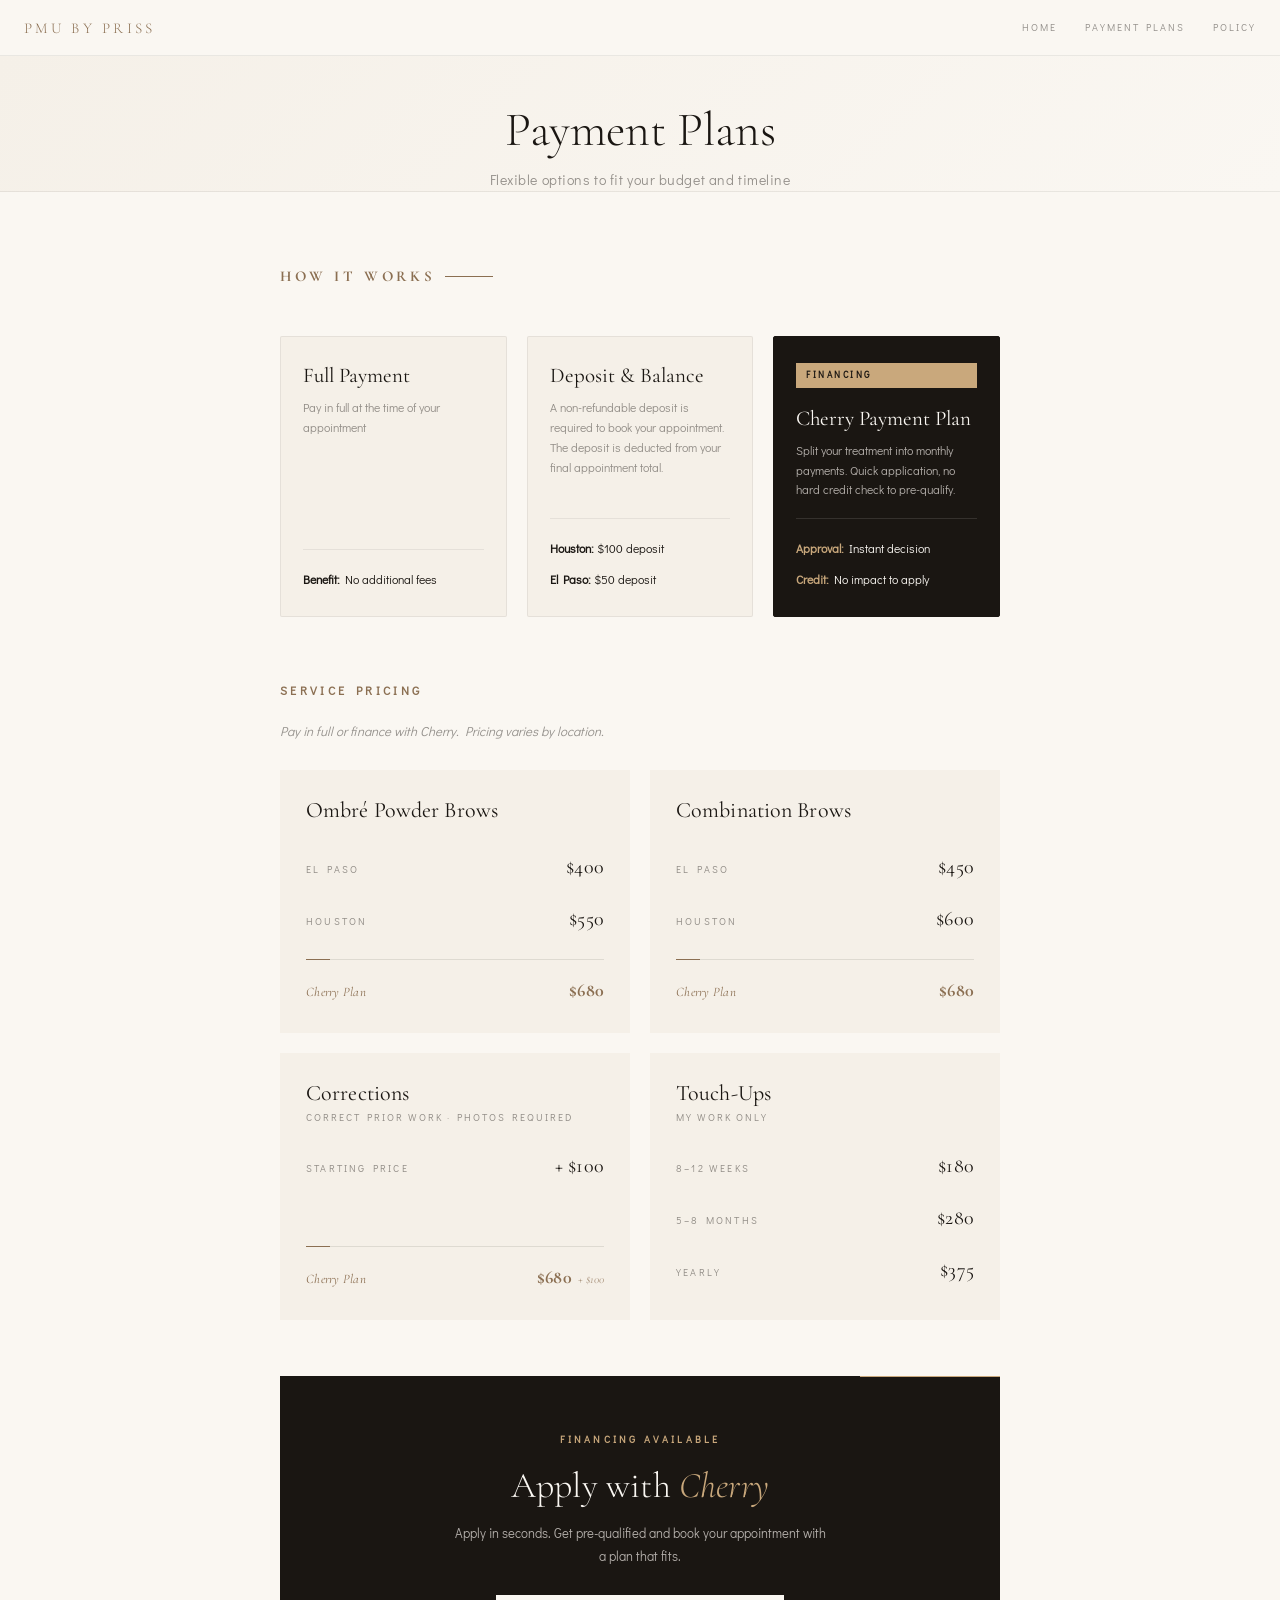
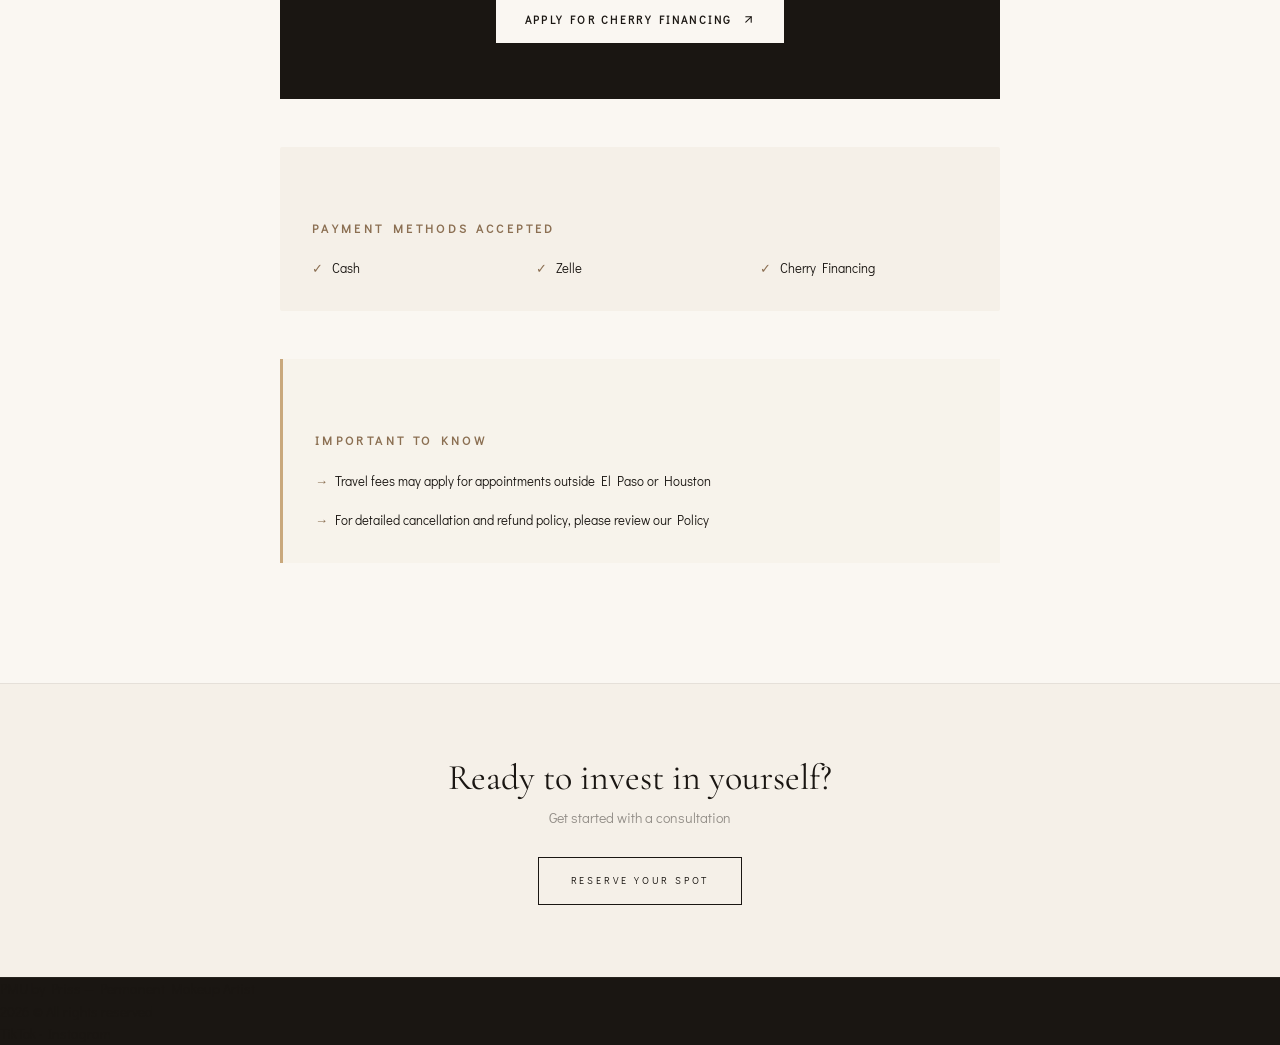
==== payment-plans.html @ 1a43686d "fix: remove Venmo from accepted payment methods" ====
<!DOCTYPE html>
<html lang="en">
<head>
  <meta charset="UTF-8">
  <meta name="viewport" content="width=device-width, initial-scale=1.0">
  <title>Payment Plans — PMU by Priss</title>
  <link rel="icon" href="data:image/svg+xml,<svg xmlns='http://www.w3.org/2000/svg' viewBox='0 0 100 100'><text y='.9em' font-size='90'>✦</text></svg>">

  <!-- Fonts -->
  <link rel="preconnect" href="https://fonts.googleapis.com">
  <link rel="preconnect" href="https://fonts.gstatic.com" crossorigin>
  <link href="https://fonts.googleapis.com/css2?family=Cormorant+Garamond:ital,wght@0,300;0,400;1,300;1,400&family=Didact+Gothic&display=swap" rel="stylesheet">

  <link rel="stylesheet" href="style.css">
</head>
<body>

  <!-- NAV -->
  <nav id="nav" aria-label="Primary navigation">
    <a href="/" class="nav-logo">PMU by Priss</a>
    <button id="hamburgerBtn" class="hamburger" aria-label="Menu" aria-expanded="false" aria-controls="navMenu">
      <span class="hamburger-line"></span>
      <span class="hamburger-line"></span>
      <span class="hamburger-line"></span>
    </button>
    <div id="navMenu" class="nav-menu" aria-hidden="true">
      <a href="/">Home</a>
      <a href="payment-plans.html">Payment Plans</a>
      <a href="policy.html">Policy</a>
    </div>
  </nav>

  <!-- HERO -->
  <section id="page-hero" aria-label="Page header">
    <div class="page-hero-content">
      <h1 class="page-title">Payment Plans</h1>
      <p class="page-subtitle">Flexible options to fit your budget and timeline</p>
    </div>
  </section>

  <!-- PAYMENT PLANS CONTENT -->
  <section class="section payment-plans-section" aria-label="Payment Plans">
    <div class="section-inner">
      <p class="section-label reveal">How It Works</p>

      <div class="plans-container">
        <!-- Full Payment -->
        <div class="plan-card reveal">
          <h3 class="plan-title">Full Payment</h3>
          <p class="plan-description">Pay in full at the time of your appointment</p>
          <div class="plan-details">
            <p class="plan-benefit"><strong>Benefit:</strong> No additional fees</p>
          </div>
        </div>

        <!-- Deposit & Balance -->
        <div class="plan-card reveal">
          <h3 class="plan-title">Deposit & Balance</h3>
          <p class="plan-description">A non-refundable deposit is required to book your appointment. The deposit is deducted from your final appointment total.</p>
          <div class="plan-details">
            <p class="plan-benefit"><strong>Houston:</strong> $100 deposit</p>
            <p class="plan-benefit"><strong>El Paso:</strong> $50 deposit</p>
          </div>
        </div>

        <!-- Cherry Financing -->
        <div class="plan-card plan-card--cherry reveal">
          <span class="plan-badge">Financing</span>
          <h3 class="plan-title">Cherry Payment Plan</h3>
          <p class="plan-description">Split your treatment into monthly payments. Quick application, no hard credit check to pre-qualify.</p>
          <div class="plan-details">
            <p class="plan-benefit"><strong>Approval:</strong> Instant decision</p>
            <p class="plan-benefit"><strong>Credit:</strong> No impact to apply</p>
          </div>
        </div>
      </div>

      <!-- Service Pricing -->
      <div class="pricing-summary reveal">
        <h3 class="subsection-label">Service Pricing</h3>
        <p class="pricing-note">Pay in full or finance with Cherry. Pricing varies by location.</p>

        <div class="pricing-grid">
          <article class="pricing-card">
            <h4 class="pricing-card-title">Ombré Powder Brows</h4>
            <div class="pricing-card-prices">
              <div class="price-row">
                <span class="price-loc">El Paso</span>
                <span class="price-val">$400</span>
              </div>
              <div class="price-row">
                <span class="price-loc">Houston</span>
                <span class="price-val">$550</span>
              </div>
            </div>
            <div class="cherry-plan-row">
              <span class="cherry-plan-label">Cherry Plan</span>
              <span class="cherry-plan-value">$680</span>
            </div>
          </article>

          <article class="pricing-card">
            <h4 class="pricing-card-title">Combination Brows</h4>
            <div class="pricing-card-prices">
              <div class="price-row">
                <span class="price-loc">El Paso</span>
                <span class="price-val">$450</span>
              </div>
              <div class="price-row">
                <span class="price-loc">Houston</span>
                <span class="price-val">$600</span>
              </div>
            </div>
            <div class="cherry-plan-row">
              <span class="cherry-plan-label">Cherry Plan</span>
              <span class="cherry-plan-value">$680</span>
            </div>
          </article>

          <article class="pricing-card">
            <h4 class="pricing-card-title">Corrections</h4>
            <p class="pricing-card-sub">Correct prior work · photos required</p>
            <div class="pricing-card-prices">
              <div class="price-row">
                <span class="price-loc">Starting price</span>
                <span class="price-val">+ $100</span>
              </div>
            </div>
            <div class="cherry-plan-row">
              <span class="cherry-plan-label">Cherry Plan</span>
              <span class="cherry-plan-value">$680 <span class="cherry-plus">+ $100</span></span>
            </div>
          </article>

          <article class="pricing-card">
            <h4 class="pricing-card-title">Touch-Ups</h4>
            <p class="pricing-card-sub">My work only</p>
            <div class="pricing-card-prices">
              <div class="price-row">
                <span class="price-loc">8–12 weeks</span>
                <span class="price-val">$180</span>
              </div>
              <div class="price-row">
                <span class="price-loc">5–8 months</span>
                <span class="price-val">$280</span>
              </div>
              <div class="price-row">
                <span class="price-loc">Yearly</span>
                <span class="price-val">$375</span>
              </div>
            </div>
          </article>
        </div>
      </div>

      <!-- Cherry CTA -->
      <div class="cherry-cta reveal">
        <div class="cherry-cta-inner">
          <p class="cherry-cta-eyebrow">Financing Available</p>
          <h3 class="cherry-cta-title">Apply with <em>Cherry</em></h3>
          <p class="cherry-cta-body">Apply in seconds. Get pre-qualified and book your appointment with a plan that fits.</p>
          <a href="https://pay.withcherry.com/pmubypriss-" target="_blank" rel="noopener noreferrer" class="btn btn--filled cherry-cta-btn">
            Apply for Cherry Financing
            <svg xmlns="http://www.w3.org/2000/svg" viewBox="0 0 24 24" fill="none" stroke="currentColor" stroke-width="2" stroke-linecap="round" stroke-linejoin="round" width="13" height="13" aria-hidden="true"><line x1="7" y1="17" x2="17" y2="7"/><polyline points="7 7 17 7 17 17"/></svg>
          </a>
        </div>
      </div>

      <!-- Payment Methods -->
      <div class="payment-methods reveal">
        <h3 class="subsection-label">Payment Methods Accepted</h3>
        <ul class="payment-list">
          <li>Cash</li>
          <li>Zelle</li>
          <li>Cherry Financing</li>
        </ul>
      </div>

      <!-- Important Notes -->
      <div class="important-notes reveal">
        <h3 class="subsection-label">Important to Know</h3>
        <ul class="notes-list">
          <li>Travel fees may apply for appointments outside El Paso or Houston</li>
          <li>For detailed cancellation and refund policy, please review our <a href="policy.html">Policy</a></li>
        </ul>
      </div>
    </div>
  </section>

  <!-- CTA SECTION -->
  <section class="section booking-cta-section" aria-label="Booking call to action">
    <div class="section-inner booking-cta-inner">
      <h2 class="booking-title reveal">Ready to invest in yourself?</h2>
      <p class="booking-subtitle reveal">Get started with a consultation</p>
      <a href="/#book" class="btn btn--outline reveal">Reserve Your Spot</a>
    </div>
  </section>

  <!-- FOOTER -->
  <footer class="footer" aria-label="Footer">
    <div class="footer-inner">
      <p class="footer-text">PMU by Priss — Permanent Makeup Artist</p>
      <p class="footer-text"><span class="footer-year">2026</span> © All rights reserved</p>
      <p class="footer-social">
        <a href="https://www.tiktok.com/@pmubypriss" target="_blank" rel="noopener noreferrer">TikTok</a>
        <span class="divider">·</span>
        <a href="https://www.instagram.com/pmubypriss" target="_blank" rel="noopener noreferrer">Instagram</a>
      </p>
    </div>
  </footer>

  <script src="main.js"></script>
</body>
</html>
---- style.css ----
/* PMU by Priss — styles */

/* ─────────────────────────────────────────
   DESIGN TOKENS
───────────────────────────────────────── */
:root {
  --cream: #faf7f2;
  --cream-deep: #f5f0e8;
  --ink: #1a1612;
  --terracotta: #8b6f52;
  --gold: #c9a87c;
  --muted: rgba(26, 22, 18, 0.45);
  --muted-light: rgba(245, 240, 235, 0.55);

  --font-display: 'Cormorant Garamond', serif;
  --font-body: 'Didact Gothic', sans-serif;

  --section-padding: 72px 24px;
  --max-width: 720px;
  --nav-height: 56px;
}

/* ─────────────────────────────────────────
   RESET
───────────────────────────────────────── */
*, *::before, *::after {
  margin: 0;
  padding: 0;
  box-sizing: border-box;
}

html {
  scroll-behavior: smooth;
  -webkit-font-smoothing: antialiased;
  -moz-osx-font-smoothing: grayscale;
  overflow-x: hidden;
}

body {
  background: var(--cream);
  color: var(--ink);
  font-family: var(--font-body);
  font-size: 14px;
  line-height: 1.6;
  overflow-x: hidden;
  width: 100%;
  max-width: 100vw;
  padding-top: var(--nav-height);
}

img {
  display: block;
  max-width: 100%;
}

a {
  color: inherit;
  text-decoration: none;
}

ul {
  list-style: none;
}

/* ─────────────────────────────────────────
   TYPOGRAPHY UTILITIES
───────────────────────────────────────── */
.section-label {
  font-family: var(--font-display);
  font-size: 15px;
  letter-spacing: 0.24em;
  text-transform: uppercase;
  color: var(--terracotta);
  font-weight: 700;
  margin-bottom: 20px;
  display: flex;
  align-items: center;
  gap: 10px;
}

.section-label::after {
  content: '';
  width: 48px;
  height: 1px;
  background: var(--terracotta);
  flex-shrink: 0;
}

.section-label--light {
  color: var(--gold);
}

.section-label--light::after {
  display: none;
}

.subsection-label {
  font-family: var(--font-body);
  font-size: 12px;
  letter-spacing: 0.28em;
  text-transform: uppercase;
  color: var(--terracotta);
  margin: 40px 0 20px;
}

/* ─────────────────────────────────────────
   LAYOUT UTILITIES
───────────────────────────────────────── */
.section {
  padding: var(--section-padding);
}

.section-inner {
  max-width: var(--max-width);
  margin: 0 auto;
}

/* ─────────────────────────────────────────
   NAV
───────────────────────────────────────── */
#nav {
  position: fixed;
  top: 0;
  left: 0;
  right: 0;
  z-index: 100;
  height: var(--nav-height);
  background: var(--cream);
  border-bottom: 1px solid rgba(26, 22, 18, 0.07);
  display: flex;
  align-items: center;
  justify-content: space-between;
  padding: 0 24px;
  transition: box-shadow 200ms ease;
  box-sizing: border-box;
}

#nav.scrolled {
  box-shadow: 0 2px 16px rgba(26, 22, 18, 0.08);
}

.nav-logo {
  font-family: var(--font-display);
  font-weight: 300;
  font-size: 15px;
  letter-spacing: 0.22em;
  text-transform: uppercase;
  color: var(--terracotta);
}

.nav-links {
  display: flex;
  align-items: center;
  gap: 28px;
}

.nav-links a {
  font-size: 10px;
  letter-spacing: 0.2em;
  text-transform: uppercase;
  color: var(--muted);
  transition: color 200ms ease;
}

@media (hover: hover) {
  .nav-links a:hover {
    color: var(--ink);
  }
}

/* On mobile: hide text links, show only the Book button */
.nav-links a:not(.nav-book-btn) {
  display: none;
}

.nav-book-btn {
  display: inline-flex;
  align-items: center;
  justify-content: center;
  min-height: 36px;
  padding: 0 18px;
  border: 1px solid var(--ink);
  font-size: 10px;
  letter-spacing: 0.2em;
  text-transform: uppercase;
  color: var(--ink) !important;
  transition: background 200ms ease, color 200ms ease;
}

@media (hover: hover) {
  .nav-book-btn:hover {
    background: var(--ink);
    color: var(--cream) !important;
  }
}

/* Desktop: show all nav links */
@media (min-width: 640px) {
  .nav-links a:not(.nav-book-btn) {
    display: block;
  }
}

/* ─────────────────────────────────────────
   HAMBURGER MENU
───────────────────────────────────────── */
.hamburger {
  display: flex;
  flex-direction: column;
  justify-content: center;
  align-items: center;
  width: 44px;
  height: 44px;
  background: transparent;
  border: none;
  cursor: pointer;
  padding: 0;
}

.hamburger-line {
  display: block;
  width: 20px;
  height: 2px;
  background: var(--ink);
  margin: 3px 0;
  transition: transform 300ms ease, opacity 300ms ease, background 200ms ease;
  transform-origin: center;
}

.hamburger.is-open .hamburger-line:nth-child(1) {
  transform: translateY(8px) rotate(45deg);
}

.hamburger.is-open .hamburger-line:nth-child(2) {
  opacity: 0;
}

.hamburger.is-open .hamburger-line:nth-child(3) {
  transform: translateY(-8px) rotate(-45deg);
}

@media (hover: hover) {
  .hamburger:hover .hamburger-line {
    background: var(--terracotta);
  }
}

.nav-menu {
  position: absolute;
  top: 100%;
  left: 0;
  right: 0;
  background: var(--cream);
  border-bottom: 1px solid rgba(26, 22, 18, 0.07);
  display: flex;
  flex-direction: column;
  max-height: 0;
  overflow: hidden;
  transition: max-height 300ms ease;
  z-index: 50;
}

.nav-menu.is-open {
  max-height: 300px;
}

.nav-menu a {
  padding: 16px 24px;
  font-size: 10px;
  letter-spacing: 0.2em;
  text-transform: uppercase;
  color: var(--muted);
  border-bottom: 1px solid rgba(26, 22, 18, 0.04);
  transition: background 200ms ease, color 200ms ease;
}

.nav-menu a:last-child {
  border-bottom: none;
}

@media (hover: hover) {
  .nav-menu a:hover {
    background: rgba(26, 22, 18, 0.03);
    color: var(--ink);
  }
}

/* Hide hamburger on desktop */
@media (min-width: 640px) {
  .hamburger {
    display: none;
  }

  .nav-menu {
    position: static;
    max-height: none;
    background: transparent;
    border: none;
    flex-direction: row;
    gap: 28px;
    padding: 0;
  }

  .nav-menu a {
    padding: 0;
    border: none;
    display: block;
  }

  @media (hover: hover) {
    .nav-menu a:hover {
      background: transparent;
    }
  }
}

/* ─────────────────────────────────────────
   HERO
───────────────────────────────────────── */
#hero {
  position: relative;
  height: 100svh;
  min-height: 600px;
  background-image: url('assets/images/hero.jpg');
  background-size: cover;
  background-position: center 20%;
  display: flex;
  align-items: flex-end;
  border-bottom: 1px solid rgba(26, 22, 18, 0.07);
}

.hero-overlay {
  position: absolute;
  inset: 0;
  background: linear-gradient(
    to bottom,
    rgba(250, 247, 242, 0) 25%,
    rgba(250, 247, 242, 0.92) 100%
  );
  pointer-events: none;
}

.hero-content {
  position: relative;
  z-index: 1;
  padding: 0 24px 52px;
  width: 100%;
  max-width: 600px;
}

.hero-eyebrow {
  font-size: 11px;
  letter-spacing: 0.3em;
  text-transform: uppercase;
  color: var(--terracotta);
  margin-bottom: 14px;
  opacity: 0;
}

.hero-headline {
  font-family: var(--font-display);
  font-weight: 500;
  font-size: clamp(38px, 8vw, 56px);
  line-height: 1.1;
  color: var(--ink);
  margin-bottom: 14px;
  display: flex;
  flex-direction: column;
  text-align: center;
  position: relative;
  z-index: 1;
}

.hero-headline::before {
  content: '';
  position: absolute;
  inset: -8px -40px;
  background: radial-gradient(circle at center, rgba(139, 111, 82, 0.18) 0%, transparent 70%);
  border-radius: 50%;
  z-index: -1;
}

.hero-headline span {
  display: block;
  opacity: 0;
  transform: translateY(20px) scale(0.93);
}

.hero-headline em {
  font-style: italic;
  color: var(--terracotta);
}

.hero-sub {
  font-size: 13px;
  letter-spacing: 0.04em;
  color: var(--muted);
  margin-bottom: 28px;
  max-width: 380px;
  line-height: 1.7;
  opacity: 0;
}

/* ─────────────────────────────────────────
   BUTTON SYSTEM
───────────────────────────────────────── */
.btn {
  display: inline-flex;
  align-items: center;
  justify-content: center;
  min-height: 48px;
  padding: 0 32px;
  font-family: var(--font-body);
  font-size: 10px;
  letter-spacing: 0.28em;
  text-transform: uppercase;
  cursor: pointer;
  position: relative;
  overflow: hidden;
  transition: color 250ms ease;
}

/* Hero CTA starts hidden — animated in by main.js */
#hero .btn {
  opacity: 0;
  transform: scale(0.97);
}

/* Full-width on mobile */
@media (max-width: 639px) {
  .btn {
    width: 100%;
  }
}

.btn--outline {
  border: 1px solid var(--ink);
  color: var(--ink);
  background: transparent;
}

.btn--outline::before {
  content: '';
  position: absolute;
  inset: 0;
  background: var(--ink);
  transform: scaleX(0);
  transform-origin: left;
  transition: transform 250ms ease-out;
  z-index: 0;
}

@media (hover: hover) {
  .btn--outline:hover {
    color: var(--cream);
  }
  .btn--outline:hover::before {
    transform: scaleX(1);
  }
}

.btn--filled {
  background: var(--terracotta);
  color: var(--cream);
  border: 1px solid var(--terracotta);
}

.btn--filled::before {
  content: '';
  position: absolute;
  inset: 0;
  background: rgba(26, 22, 18, 0.85);
  transform: scaleX(0);
  transform-origin: left;
  transition: transform 250ms ease-out;
  z-index: 0;
}

@media (hover: hover) {
  .btn--filled:hover {
    color: var(--cream);
  }
  .btn--filled:hover::before {
    transform: scaleX(1);
  }
}

/* ─────────────────────────────────────────
   LOCATION BAR
───────────────────────────────────────── */
/* ─────────────────────────────────────────
   ABOUT
───────────────────────────────────────── */
.about {
  background: var(--cream);
}

.about-inner {
  max-width: var(--max-width);
  margin: 0 auto;
  display: flex;
  flex-direction: column;
  gap: 32px;
}

.about-photo {
  width: 100%;
  max-width: 280px;
  height: 360px;
  object-fit: cover;
  object-position: center top;
  align-self: center;
}

.about-name {
  font-family: var(--font-display);
  font-weight: 300;
  font-size: 40px;
  line-height: 1.1;
  color: var(--ink);
  margin-bottom: 6px;
}

.about-name em {
  font-style: italic;
  color: var(--terracotta);
}

.about-credentials {
  font-size: 9px;
  letter-spacing: 0.2em;
  text-transform: uppercase;
  color: var(--muted);
  margin-bottom: 20px;
  opacity: 0.7;
}

.about-bio {
  font-size: 14px;
  line-height: 1.85;
  color: var(--muted);
  margin-bottom: 24px;
}

.pull-quote {
  font-family: var(--font-display);
  font-style: italic;
  font-weight: 300;
  font-size: 18px;
  line-height: 1.5;
  color: var(--terracotta);
  border-left: 2px solid var(--gold);
  padding-left: 20px;
  margin-top: 8px;
}

.about-stats {
  display: flex;
  gap: 0;
  margin-top: 28px;
  border-top: 1px solid rgba(26,22,18,0.07);
  padding-top: 24px;
}

.stat {
  flex: 1;
  display: flex;
  flex-direction: column;
  gap: 4px;
  padding-right: 16px;
}

.stat + .stat {
  padding-left: 16px;
  padding-right: 16px;
  border-left: 1px solid rgba(26,22,18,0.07);
}

.stat:last-child {
  padding-right: 0;
}

.stat-number {
  font-family: var(--font-display);
  font-weight: 300;
  font-size: 28px;
  color: var(--terracotta);
  line-height: 1;
}

.stat-label {
  font-size: 9px;
  letter-spacing: 0.2em;
  text-transform: uppercase;
  color: var(--muted);
}

/* Desktop: side-by-side */
@media (min-width: 640px) {
  .about-inner {
    flex-direction: row;
    align-items: flex-start;
    gap: 48px;
  }

  /* Design decision: using 200px (vs spec's 140px) — 140px is too narrow at 720px max-width */
  .about-photo {
    width: 200px;
    min-width: 200px;
    height: 260px;
    align-self: flex-start;
  }
}

/* ─────────────────────────────────────────
   SERVICES
───────────────────────────────────────── */
.services {
  background: var(--cream);
  border-top: 1px solid rgba(26, 22, 18, 0.07);
}

.service-list {
  margin-top: 8px;
}

.service-item {
  display: flex;
  align-items: flex-start;
  justify-content: space-between;
  gap: 16px;
  padding: 20px 0;
  border-bottom: 1px solid rgba(26, 22, 18, 0.07);
}

.service-info {
  flex: 1;
}

.service-pricing {
  text-align: right;
  flex-shrink: 0;
}

.price-location,
.price-tier {
  display: flex;
  align-items: baseline;
  justify-content: flex-end;
  gap: 10px;
  line-height: 1.8;
}

.price-city {
  font-size: 10px;
  letter-spacing: 0.12em;
  text-transform: uppercase;
  color: var(--muted);
}

.price-amount {
  font-family: var(--font-display);
  font-size: 18px;
  font-weight: 300;
  color: var(--terracotta);
  letter-spacing: 0.02em;
}

.price-inquiry {
  font-size: 10px;
  letter-spacing: 0.12em;
  text-transform: uppercase;
  color: var(--muted);
  margin-top: 4px;
}

.service-pricing--tiers {
  border-left: 1px solid rgba(26,22,18,0.07);
  padding-left: 16px;
}

.service-item:first-child {
  border-top: 1px solid rgba(26, 22, 18, 0.07);
}

.service-name {
  font-family: var(--font-display);
  font-weight: 400;
  font-size: 22px;
  color: var(--ink);
  margin-bottom: 3px;
  line-height: 1.2;
}

.service-desc {
  font-size: 12px;
  color: var(--muted);
  letter-spacing: 0.04em;
}

.services-note {
  margin-top: 24px;
  font-family: var(--font-display);
  font-size: 14px;
  color: var(--muted);
  line-height: 1.7;
}

/* ─────────────────────────────────────────
   WORK SECTION
───────────────────────────────────────── */
.work {
  background: var(--cream-deep);
}

/* TikTok grid */
.tiktok-grid {
  display: flex;
  flex-direction: column;
  gap: 16px;
  margin-top: 8px;
  margin-bottom: 12px;
}

.tiktok-card {
  display: block;
  position: relative;
  cursor: pointer;
}

.tiktok-card.is-playing .tiktok-thumb,
.tiktok-card.is-playing .tiktok-caption {
  display: none;
}

.tiktok-card iframe {
  display: block;
  width: 100%;
  height: 560px;
  border: none;
  border-radius: 4px;
}

@media (min-width: 640px) {
  .tiktok-grid {
    flex-direction: row;
    gap: 12px;
  }

  .tiktok-card {
    flex: 1;
  }

  .tiktok-card iframe {
    height: 500px;
  }
}

.tiktok-thumb {
  position: relative;
  width: 100%;
  height: 280px;
  overflow: hidden;
  background: var(--ink);
}

@media (min-width: 640px) {
  .tiktok-thumb {
    height: 240px;
  }
}

.tiktok-thumb img {
  width: 100%;
  height: 100%;
  object-fit: cover;
  opacity: 0.75;
  transition: opacity 300ms ease, transform 300ms ease;
}

@media (hover: hover) {
  .tiktok-card:hover .tiktok-thumb img {
    opacity: 0.6;
    transform: scale(1.03);
  }
  .tiktok-card:hover .play-icon {
    transform: translate(-50%, -50%) scale(1.1);
  }
}

.tiktok-play {
  position: absolute;
  inset: 0;
  display: flex;
  align-items: center;
  justify-content: center;
}

.play-icon {
  width: 44px;
  height: 44px;
  border: 1.5px solid rgba(250, 247, 242, 0.7);
  border-radius: 50%;
  position: absolute;
  top: 50%;
  left: 50%;
  transform: translate(-50%, -50%);
  transition: transform 250ms ease;
}

.play-icon::after {
  content: '';
  position: absolute;
  top: 50%;
  left: 54%;
  transform: translate(-50%, -50%);
  width: 0;
  height: 0;
  border-style: solid;
  border-width: 8px 0 8px 14px;
  border-color: transparent transparent transparent rgba(250, 247, 242, 0.85);
}

.tiktok-caption {
  font-size: 11px;
  letter-spacing: 0.06em;
  color: var(--muted);
  padding: 8px 0 0;
  line-height: 1.4;
}

.view-more-link {
  display: block;
  font-size: 10px;
  letter-spacing: 0.22em;
  text-transform: uppercase;
  color: var(--terracotta);
  margin: 12px 0 0;
  text-align: right;
  transition: opacity 200ms ease;
}

@media (hover: hover) {
  .view-more-link:hover {
    opacity: 0.7;
  }
}

/* ─────────────────────────────────────────
   BEFORE / AFTER GALLERY
───────────────────────────────────────── */
.gallery-grid {
  display: grid;
  grid-template-columns: repeat(3, 1fr);
  gap: 8px;
}

@media (max-width: 639px) {
  .gallery-grid {
    grid-template-columns: repeat(2, 1fr);
    gap: 6px;
  }
}

.gallery-photo {
  aspect-ratio: 4 / 5;
  overflow: hidden;
  background: var(--cream-deep);
  border: none;
  padding: 0;
  margin: 0;
  font-size: inherit;
  font-family: inherit;
  cursor: pointer;
  transition: all 300ms ease;
}

.gallery-photo img {
  width: 100%;
  height: 100%;
  object-fit: cover;
  object-position: center top;
  display: block;
  transition: transform 500ms cubic-bezier(0.22, 1, 0.36, 1);
}

@media (hover: hover) {
  .gallery-photo:hover img {
    transform: scale(1.04);
  }
}

/* Gallery Lightbox Modal */
.gallery-modal {
  position: fixed;
  inset: 0;
  background: rgba(26, 22, 18, 0.92);
  display: flex;
  align-items: center;
  justify-content: center;
  z-index: 1000;
  opacity: 0;
  pointer-events: none;
  transition: opacity 400ms cubic-bezier(0.22, 1, 0.36, 1), backdrop-filter 400ms ease;
  backdrop-filter: blur(0px);
}

.gallery-modal.modal-open {
  opacity: 1;
  pointer-events: auto;
  backdrop-filter: blur(3px);
}

.gallery-modal-content {
  position: relative;
  width: 90%;
  max-width: 600px;
  aspect-ratio: 4 / 5;
  overflow: hidden;
}

.gallery-modal-content img {
  width: 100%;
  height: 100%;
  object-fit: contain;
  object-position: center;
  display: block;
}

.gallery-modal-close {
  position: absolute;
  top: 20px;
  right: 20px;
  background: rgba(250, 247, 242, 0.92);
  border: none;
  color: var(--ink);
  width: 44px;
  height: 44px;
  display: flex;
  align-items: center;
  justify-content: center;
  border-radius: 50%;
  cursor: pointer;
  z-index: 1001;
  transition: background 250ms ease, transform 250ms ease;
}

@media (hover: hover) {
  .gallery-modal-close:hover {
    background: var(--cream);
    transform: scale(1.08);
  }
}

.gallery-modal-nav {
  position: absolute;
  top: 50%;
  transform: translateY(-50%);
  background: rgba(250, 247, 242, 0.12);
  border: 1px solid rgba(201, 168, 124, 0.3);
  color: var(--gold);
  width: 44px;
  height: 44px;
  display: flex;
  align-items: center;
  justify-content: center;
  cursor: pointer;
  z-index: 1001;
  transition: background 250ms ease, border-color 250ms ease;
}

.gallery-modal-prev {
  left: 12px;
}

.gallery-modal-next {
  right: 12px;
}

@media (hover: hover) {
  .gallery-modal-nav:hover {
    background: rgba(201, 168, 124, 0.2);
    border-color: rgba(201, 168, 124, 0.6);
  }
}

.gallery-modal-counter {
  position: absolute;
  bottom: 16px;
  left: 50%;
  transform: translateX(-50%);
  background: rgba(26, 22, 18, 0.82);
  color: var(--cream);
  padding: 6px 12px;
  font-size: 10px;
  letter-spacing: 0.12em;
  text-transform: uppercase;
  border-radius: 20px;
  z-index: 1001;
  backdrop-filter: blur(2px);
}

@media (max-width: 639px) {
  .gallery-modal-content {
    max-width: 95vw;
  }

  .gallery-modal-close {
    top: 12px;
    right: 12px;
    width: 40px;
    height: 40px;
  }

  .gallery-modal-nav {
    width: 40px;
    height: 40px;
  }

  .gallery-modal-prev {
    left: 8px;
  }

  .gallery-modal-next {
    right: 8px;
  }
}

/* ─────────────────────────────────────────
   BOOKING CTA
───────────────────────────────────────── */
.booking {
  background: var(--ink);
  text-align: center;
}

.booking-inner {
  display: flex;
  flex-direction: column;
  align-items: center;
}

.booking-headline {
  font-family: var(--font-display);
  font-weight: 300;
  font-size: clamp(36px, 8vw, 52px);
  line-height: 1.2;
  color: var(--cream);
  margin-bottom: 20px;
}

.booking-headline em {
  font-style: italic;
  color: var(--gold);
}

.booking-body {
  font-size: 14px;
  line-height: 1.8;
  color: var(--muted-light);
  max-width: 420px;
  margin-bottom: 32px;
  letter-spacing: 0.03em;
}

.booking .btn--filled {
  margin-bottom: 0;
}

/* Chevron inside Book Now trigger */
.book-trigger {
  gap: 8px;
}

.book-trigger-label,
.book-trigger-chevron {
  position: relative;
  z-index: 1;
}

.book-trigger-chevron {
  transition: transform 320ms cubic-bezier(0.22, 1, 0.36, 1);
}

.book-trigger[aria-expanded="true"] .book-trigger-chevron {
  transform: rotate(180deg);
}

/* City SMS buttons — revealed on click */
.book-options {
  display: flex;
  flex-direction: column;
  align-items: center;
  gap: 10px;
  width: 100%;
  max-height: 0;
  overflow: hidden;
  opacity: 0;
  transition: max-height 420ms cubic-bezier(0.22, 1, 0.36, 1), opacity 300ms ease;
}

.book-options.is-open {
  max-height: 220px;
  opacity: 1;
  padding-top: 14px;
  padding-bottom: 20px;
  border-bottom: 1px solid rgba(245, 240, 235, 0.06);
  margin-bottom: 24px;
}

.btn--city {
  border: 1px solid rgba(201, 168, 124, 0.38);
  color: var(--gold);
  background: transparent;
  gap: 9px;
  text-decoration: none;
  width: 100%;
}

.btn--city svg {
  flex-shrink: 0;
  position: relative;
  z-index: 1;
}

.btn--city span {
  position: relative;
  z-index: 1;
}

.btn--city::before {
  content: '';
  position: absolute;
  inset: 0;
  background: rgba(201, 168, 124, 0.1);
  transform: scaleX(0);
  transform-origin: left;
  transition: transform 250ms ease-out;
  z-index: 0;
}

@media (hover: hover) {
  .btn--city:hover::before {
    transform: scaleX(1);
  }
}

.booking-note {
  margin-top: 24px;
}

/* Ensure booking CTA is full-width on mobile inside flex container */
@media (max-width: 639px) {
  .booking .btn--filled {
    width: 100%;
  }
}

.booking-note {
  font-size: 11px;
  letter-spacing: 0.06em;
  color: rgba(245, 240, 235, 0.35);
  line-height: 1.7;
}

.booking-note a {
  color: var(--gold);
  text-decoration: underline;
  text-underline-offset: 2px;
}

/* ─────────────────────────────────────────
   FOOTER
───────────────────────────────────────── */
.footer {
  background: var(--ink);
  border-top: 1px solid rgba(245, 240, 235, 0.06);
  display: flex;
  flex-direction: column;
}

.footer-top {
  padding: 32px 24px;
  display: grid;
  grid-template-columns: 1fr 1fr 1fr;
  gap: 48px;
  border-bottom: 1px solid rgba(245, 240, 235, 0.06);
}

.footer-hours,
.footer-locations {
  display: flex;
  flex-direction: column;
  gap: 12px;
}

.footer-contact {
  display: flex;
  flex-direction: column;
  gap: 12px;
}

.footer-bottom {
  padding: 16px 24px;
  text-align: center;
}

.footer-heading {
  font-family: var(--font-body);
  font-size: 11px;
  letter-spacing: 0.2em;
  text-transform: uppercase;
  color: var(--gold);
  margin: 0;
}

.footer-item {
  font-size: 12px;
  color: rgba(245, 240, 235, 0.65);
  line-height: 1.5;
  margin: 0;
}

.footer-logo {
  font-family: var(--font-display);
  font-weight: 300;
  font-size: 13px;
  letter-spacing: 0.2em;
  text-transform: uppercase;
  color: var(--gold);
}

.footer-contact-item {
  display: flex;
  align-items: center;
  gap: 8px;
  color: rgba(245, 240, 235, 0.65);
  font-size: 12px;
  text-decoration: none;
  transition: color 200ms ease;
}

.footer-contact-item svg {
  flex-shrink: 0;
  color: var(--gold);
}

.footer-contact-item strong {
  color: var(--gold);
  font-weight: 500;
}

@media (hover: hover) {
  .footer-contact-item:hover {
    color: rgba(245, 240, 235, 0.9);
  }
}

.footer-socials {
  display: flex;
  gap: 10px;
}

.footer-socials a {
  display: flex;
  align-items: center;
  justify-content: center;
  color: var(--gold);
  opacity: 0.65;
  transition: opacity 200ms ease;
  width: 16px;
  height: 16px;
}

@media (hover: hover) {
  .footer-socials a:hover {
    opacity: 1;
  }
}

.footer-copy {
  font-size: 9px;
  color: rgba(245, 240, 235, 0.35);
  letter-spacing: 0.08em;
  margin: 0;
}

/* MOBILE (640px and below) */
@media (max-width: 639px) {
  .footer-top {
    grid-template-columns: 1fr;
    gap: 24px;
    padding: 24px;
  }

  .footer-contact-bar {
    padding: 16px 24px;
    gap: 12px;
  }

  .footer-logo {
    font-size: 12px;
  }

  .footer-item {
    font-size: 11px;
  }

  .footer-contact-item {
    font-size: 11px;
  }

  .footer-copy {
    font-size: 8px;
  }

  .footer-socials {
    gap: 8px;
  }
}

/* ─────────────────────────────────────────
   PAGE SECTIONS (Payment Plans, Policy)
───────────────────────────────────────── */
#page-hero {
  background: linear-gradient(135deg, var(--cream-deep) 0%, var(--cream) 100%);
  padding: 48px 24px 0px 24px;
  border-bottom: 1px solid rgba(26, 22, 18, 0.07);
}

.page-hero-content {
  max-width: var(--max-width);
  margin: 0 auto;
  text-align: center;
}

.page-title {
  font-family: var(--font-display);
  font-weight: 300;
  font-size: 48px;
  line-height: 1.1;
  color: var(--ink);
  margin-bottom: 12px;
}

.page-subtitle {
  font-size: 14px;
  letter-spacing: 0.04em;
  color: var(--muted);
  line-height: 1.6;
}

/* PAYMENT PLANS SECTION */
.payment-plans-section {
  background: var(--cream);
}

.plans-container {
  display: grid;
  grid-template-columns: repeat(3, 1fr);
  gap: 20px;
  margin: 48px 0;
}

.plan-card {
  background: var(--cream-deep);
  border: 1px solid rgba(26, 22, 18, 0.07);
  padding: 26px 22px;
  border-radius: 2px;
  display: flex;
  flex-direction: column;
}

.plan-title {
  font-family: var(--font-display);
  font-weight: 400;
  font-size: 21px;
  color: var(--ink);
  margin-bottom: 10px;
  line-height: 1.2;
}

.plan-description {
  font-size: 12px;
  color: var(--muted);
  line-height: 1.65;
  margin-bottom: 18px;
  flex: 1;
}

.plan-details {
  display: flex;
  flex-direction: column;
  gap: 12px;
  border-top: 1px solid rgba(26, 22, 18, 0.07);
  padding-top: 20px;
}

.plan-benefit {
  font-size: 12px;
  color: var(--ink);
  line-height: 1.6;
}

.payment-methods {
  background: var(--cream-deep);
  padding: 32px;
  border-radius: 2px;
  margin: 48px 0;
}

.payment-list {
  display: grid;
  grid-template-columns: repeat(auto-fit, minmax(150px, 1fr));
  gap: 16px;
  margin-top: 16px;
}

.payment-list li {
  font-size: 13px;
  color: var(--ink);
  line-height: 1.6;
  padding-left: 20px;
  position: relative;
}

.payment-list li::before {
  content: '✓';
  position: absolute;
  left: 0;
  color: var(--terracotta);
}

/* CHERRY PLAN CARD */
.plan-card--cherry {
  position: relative;
  background: var(--ink);
  border-color: var(--ink);
}

.plan-card--cherry .plan-title,
.plan-card--cherry .plan-benefit {
  color: var(--cream);
}

.plan-card--cherry .plan-description {
  color: rgba(245, 240, 235, 0.7);
}

.plan-card--cherry .plan-benefit strong {
  color: var(--gold);
  font-weight: 600;
}

.plan-card--cherry .plan-details {
  border-top-color: rgba(245, 240, 235, 0.12);
}

.plan-badge {
  display: inline-block;
  font-size: 9px;
  letter-spacing: 0.28em;
  text-transform: uppercase;
  color: var(--ink);
  background: var(--gold);
  padding: 5px 10px;
  margin-bottom: 18px;
  font-weight: 600;
}

/* SERVICE PRICING */
.pricing-summary {
  margin: 64px 0 0;
}

.pricing-note {
  font-size: 13px;
  color: var(--muted);
  margin: 16px 0 28px;
  line-height: 1.7;
  font-style: italic;
}

.pricing-grid {
  display: grid;
  grid-template-columns: repeat(auto-fit, minmax(260px, 1fr));
  gap: 20px;
  margin-top: 24px;
}

.pricing-card {
  background: var(--cream-deep);
  padding: 28px 26px;
  display: flex;
  flex-direction: column;
  position: relative;
  transition: transform 280ms cubic-bezier(0.22, 1, 0.36, 1), box-shadow 280ms cubic-bezier(0.22, 1, 0.36, 1);
}

@media (hover: hover) {
  .pricing-card:hover {
    transform: translateY(-2px);
    box-shadow: 0 20px 40px -20px rgba(26, 22, 18, 0.18);
  }
}

.pricing-card-title {
  font-family: var(--font-display);
  font-weight: 400;
  font-size: 22px;
  letter-spacing: 0.005em;
  color: var(--ink);
  margin: 0 0 4px;
  line-height: 1.15;
}

.pricing-card-sub {
  font-size: 10px;
  letter-spacing: 0.2em;
  text-transform: uppercase;
  color: var(--muted);
  margin: 0 0 18px;
}

.pricing-card-title + .pricing-card-prices {
  margin-top: 18px;
}

.complimentary-note {
  margin: 0 0 14px;
  padding: 12px 14px;
  background: rgba(201, 168, 124, 0.12);
  border-left: 2px solid var(--gold);
  display: flex;
  flex-direction: column;
  gap: 2px;
}

.complimentary-label {
  font-size: 9px;
  letter-spacing: 0.24em;
  text-transform: uppercase;
  color: var(--muted);
  font-weight: 600;
}

.complimentary-value {
  font-family: var(--font-display);
  font-size: 14px;
  font-weight: 700;
  color: var(--ink);
  letter-spacing: 0.01em;
}

.complimentary-value em {
  font-style: italic;
  font-weight: 400;
  font-size: 11px;
  color: var(--muted);
  letter-spacing: 0.02em;
}

.pricing-card-prices {
  display: flex;
  flex-direction: column;
  gap: 8px;
  flex: 1;
}

.price-row {
  display: flex;
  justify-content: space-between;
  align-items: baseline;
  padding: 6px 0;
}

.price-loc {
  font-size: 10px;
  letter-spacing: 0.22em;
  text-transform: uppercase;
  color: var(--muted);
  font-weight: 500;
}

.price-val {
  font-family: var(--font-display);
  font-size: 20px;
  font-weight: 400;
  color: var(--ink);
  letter-spacing: 0.01em;
}

.price-plus {
  font-size: 13px;
  color: var(--muted);
  margin-left: 1px;
}

.cherry-plan-row {
  margin-top: 18px;
  padding-top: 16px;
  border-top: 1px solid rgba(26, 22, 18, 0.1);
  display: flex;
  justify-content: space-between;
  align-items: baseline;
  position: relative;
}

.cherry-plan-row::before {
  content: '';
  position: absolute;
  top: -1px;
  left: 0;
  width: 24px;
  height: 1px;
  background: var(--terracotta);
}

.cherry-plan-label {
  font-family: var(--font-display);
  font-style: italic;
  font-size: 13px;
  color: var(--terracotta);
  letter-spacing: 0.02em;
}

.cherry-plan-value {
  font-family: var(--font-display);
  font-weight: 700;
  font-size: 18px;
  color: var(--terracotta);
  letter-spacing: 0.01em;
}

.cherry-plus {
  font-size: 12px;
  font-weight: 400;
  font-style: italic;
  color: rgba(139, 111, 82, 0.7);
  margin-left: 2px;
}

/* CHERRY CTA */
.cherry-cta {
  margin: 56px 0 48px;
  background: var(--ink);
  position: relative;
  overflow: hidden;
}

.cherry-cta::before {
  content: '';
  position: absolute;
  top: 0;
  right: 0;
  width: 140px;
  height: 1px;
  background: var(--gold);
}

.cherry-cta-inner {
  padding: 56px 40px;
  text-align: center;
  max-width: 520px;
  margin: 0 auto;
}

.cherry-cta-eyebrow {
  font-family: var(--font-body);
  font-size: 10px;
  letter-spacing: 0.32em;
  text-transform: uppercase;
  color: var(--gold);
  margin-bottom: 18px;
  font-weight: 600;
}

.cherry-cta-title {
  font-family: var(--font-display);
  font-weight: 300;
  font-size: 36px;
  line-height: 1.1;
  color: var(--cream);
  margin: 0 0 16px;
  letter-spacing: 0.005em;
}

.cherry-cta-title em {
  font-style: italic;
  color: var(--gold);
}

.cherry-cta-body {
  font-size: 13px;
  line-height: 1.75;
  color: rgba(245, 240, 235, 0.7);
  margin: 0 auto 28px;
  max-width: 380px;
}

.cherry-cta-btn {
  display: inline-flex;
  align-items: center;
  justify-content: center;
  gap: 10px;
  background: var(--cream) !important;
  color: var(--ink) !important;
  border: 1px solid var(--cream);
  padding: 14px 28px;
  font-size: 11px;
  letter-spacing: 0.22em;
  text-transform: uppercase;
  font-weight: 600;
  transition: background 280ms ease, color 280ms ease, border-color 280ms ease, transform 280ms ease;
}

@media (hover: hover) {
  .cherry-cta-btn:hover {
    background: var(--gold) !important;
    border-color: var(--gold);
    transform: translateY(-1px);
  }
}

.cherry-cta-btn svg {
  transition: transform 280ms ease;
}

@media (hover: hover) {
  .cherry-cta-btn:hover svg {
    transform: translate(2px, -2px);
  }
}

.location-label {
  color: var(--terracotta);
  font-weight: 500;
}

.important-notes {
  background: rgba(201, 168, 124, 0.06);
  padding: 32px;
  border-left: 3px solid var(--gold);
  margin: 48px 0;
}

.notes-list {
  display: flex;
  flex-direction: column;
  gap: 16px;
  margin-top: 16px;
}

.notes-list li {
  font-size: 13px;
  color: var(--ink);
  line-height: 1.7;
  padding-left: 20px;
  position: relative;
}

.notes-list li::before {
  content: '→';
  position: absolute;
  left: 0;
  color: var(--terracotta);
  font-weight: bold;
}

/* POLICY SECTION */
.policy-section {
  background: var(--cream);
  padding: var(--section-padding);
}

.policy-inner {
  max-width: 720px;
}

.policy-block {
  margin: 48px 0;
}

/* BOOKING PILLARS */
.booking-pillars {
  display: grid;
  grid-template-columns: repeat(auto-fit, minmax(200px, 1fr));
  gap: 24px;
  margin: 32px 0;
}

.pillar {
  padding: 28px;
  background: var(--cream-deep);
  border: 1px solid rgba(26, 22, 18, 0.07);
}

.pillar h3 {
  font-family: var(--font-display);
  font-weight: 400;
  font-size: 18px;
  color: var(--ink);
  margin-bottom: 12px;
  line-height: 1.2;
}

.pillar p {
  font-size: 13px;
  color: var(--muted);
  line-height: 1.7;
}

/* RESTRICTION LIST */
.restriction-list {
  display: flex;
  flex-direction: column;
  gap: 14px;
  margin: 32px 0;
  padding: 28px;
  background: var(--cream-deep);
  border: 1px solid rgba(26, 22, 18, 0.07);
}

.restriction-list li {
  font-size: 13px;
  color: var(--ink);
  line-height: 1.7;
  padding-left: 0;
  position: relative;
}

.restriction-warning {
  background: var(--cream-deep);
  padding: 28px;
  border: 1px solid rgba(26, 22, 18, 0.07);
  margin: 32px 0;
  font-size: 13px;
  color: var(--ink);
  line-height: 1.7;
}

.policy-title {
  font-family: var(--font-display);
  font-weight: 400;
  font-size: 28px;
  color: var(--ink);
  margin-bottom: 24px;
  margin-top: 0;
  line-height: 1.2;
}

.policy-subtitle {
  font-family: var(--font-display);
  font-weight: 400;
  font-size: 18px;
  color: var(--ink);
  margin-top: 24px;
  margin-bottom: 12px;
}

.policy-block > p {
  font-size: 13px;
  color: var(--muted);
  line-height: 1.8;
  margin-bottom: 16px;
}

.policy-list {
  display: flex;
  flex-direction: column;
  gap: 14px;
  margin: 32px 0;
  padding: 28px;
  background: var(--cream-deep);
  border: 1px solid rgba(26, 22, 18, 0.07);
}

.policy-list li {
  font-size: 13px;
  color: var(--ink);
  line-height: 1.7;
  padding-left: 0;
  position: relative;
}

.policy-divider {
  border: none;
  border-top: 1px solid rgba(26, 22, 18, 0.07);
  margin: 40px 0;
}

/* LANGUAGE TOGGLE */
.language-toggle {
  display: flex;
  gap: 12px;
  justify-content: center;
  margin-top: 24px;
}

.language-toggle button {
  padding: 8px 20px;
  font-size: 11px;
  letter-spacing: 0.2em;
  text-transform: uppercase;
  border: 1px solid rgba(26, 22, 18, 0.2);
  background: transparent;
  color: var(--muted);
  cursor: pointer;
  transition: all 200ms ease;
}

.language-toggle button.active {
  background: var(--ink);
  color: var(--cream);
  border-color: var(--ink);
}

.language-content {
  display: none;
}

.language-content.active {
  display: block;
}

.booking-cta-section {
  background: var(--cream-deep);
  border-top: 1px solid rgba(26, 22, 18, 0.07);
}

.booking-cta-inner {
  text-align: center;
}

.booking-title {
  font-family: var(--font-display);
  font-weight: 400;
  font-size: 36px;
  color: var(--ink);
  margin-bottom: 8px;
  line-height: 1.2;
}

.booking-subtitle {
  font-size: 14px;
  color: var(--muted);
  margin-bottom: 28px;
  line-height: 1.6;
}

/* ─────────────────────────────────────────
   MOBILE POLISH
───────────────────────────────────────── */

@media (max-width: 639px) {
  :root {
    --section-padding: 56px 20px;
  }

  #hero {
    height: auto;
    min-height: unset;
    background-size: 100% auto;
    background-position: top center;
    background-repeat: no-repeat;
    background-color: var(--cream);
    align-items: flex-start;
  }

  #hero .hero-overlay {
    background: linear-gradient(
      to bottom,
      rgba(250, 247, 242, 0) 20%,
      rgba(250, 247, 242, 0.88) 46%,
      rgba(250, 247, 242, 1) 60%
    );
  }

  .hero-content {
    padding-top: 53vw;
    padding-bottom: 48px;
    max-width: 100%;
  }

  .about-photo {
    max-width: 220px;
    height: 280px;
  }

  .service-name {
    font-size: 20px;
  }

  .booking-headline {
    font-size: 36px;
  }

  .nav-book-btn {
    min-height: 48px;
    padding: 0 16px;
  }

  #page-hero {
    padding: 56px 20px;
  }

  .page-title {
    font-size: 32px;
  }

  .page-subtitle {
    font-size: 13px;
  }

  .plans-container {
    grid-template-columns: 1fr;
    gap: 24px;
  }

  .plan-card {
    padding: 24px;
  }

  .pricing-grid {
    grid-template-columns: 1fr;
    gap: 14px;
  }

  .pricing-card {
    padding: 24px 22px;
  }

  .pricing-card-title {
    font-size: 20px;
  }

  .price-val {
    font-size: 18px;
  }

  .cherry-plan-value {
    font-size: 16px;
  }

  .cherry-cta-inner {
    padding: 44px 24px;
  }

  .cherry-cta-title {
    font-size: 30px;
  }

  .cherry-cta-body {
    font-size: 12px;
  }

  .plan-badge {
    font-size: 8px;
    padding: 4px 9px;
  }

  .policy-title {
    font-size: 24px;
  }

  .policy-subtitle {
    font-size: 16px;
  }

  .booking-title {
    font-size: 28px;
  }

  .booking-subtitle {
    font-size: 13px;
  }
}

/* MOBILE (640px and below) */
@media (max-width: 639px) {
  .footer-top {
    grid-template-columns: 1fr;
    gap: 24px;
    padding: 24px;
  }

  .footer-left {
    gap: 24px;
  }

  .footer-logo {
    font-size: 12px;
  }

  .footer-item {
    font-size: 11px;
  }

  .footer-contact-item {
    font-size: 11px;
  }

  .footer-bottom {
    padding: 12px 24px;
  }

  .footer-copy {
    font-size: 8px;
  }

  .footer-socials {
    gap: 8px;
  }
}

/* Smooth anchor scroll offset — account for sticky nav */
:target {
  scroll-margin-top: calc(var(--nav-height) + 16px);
}
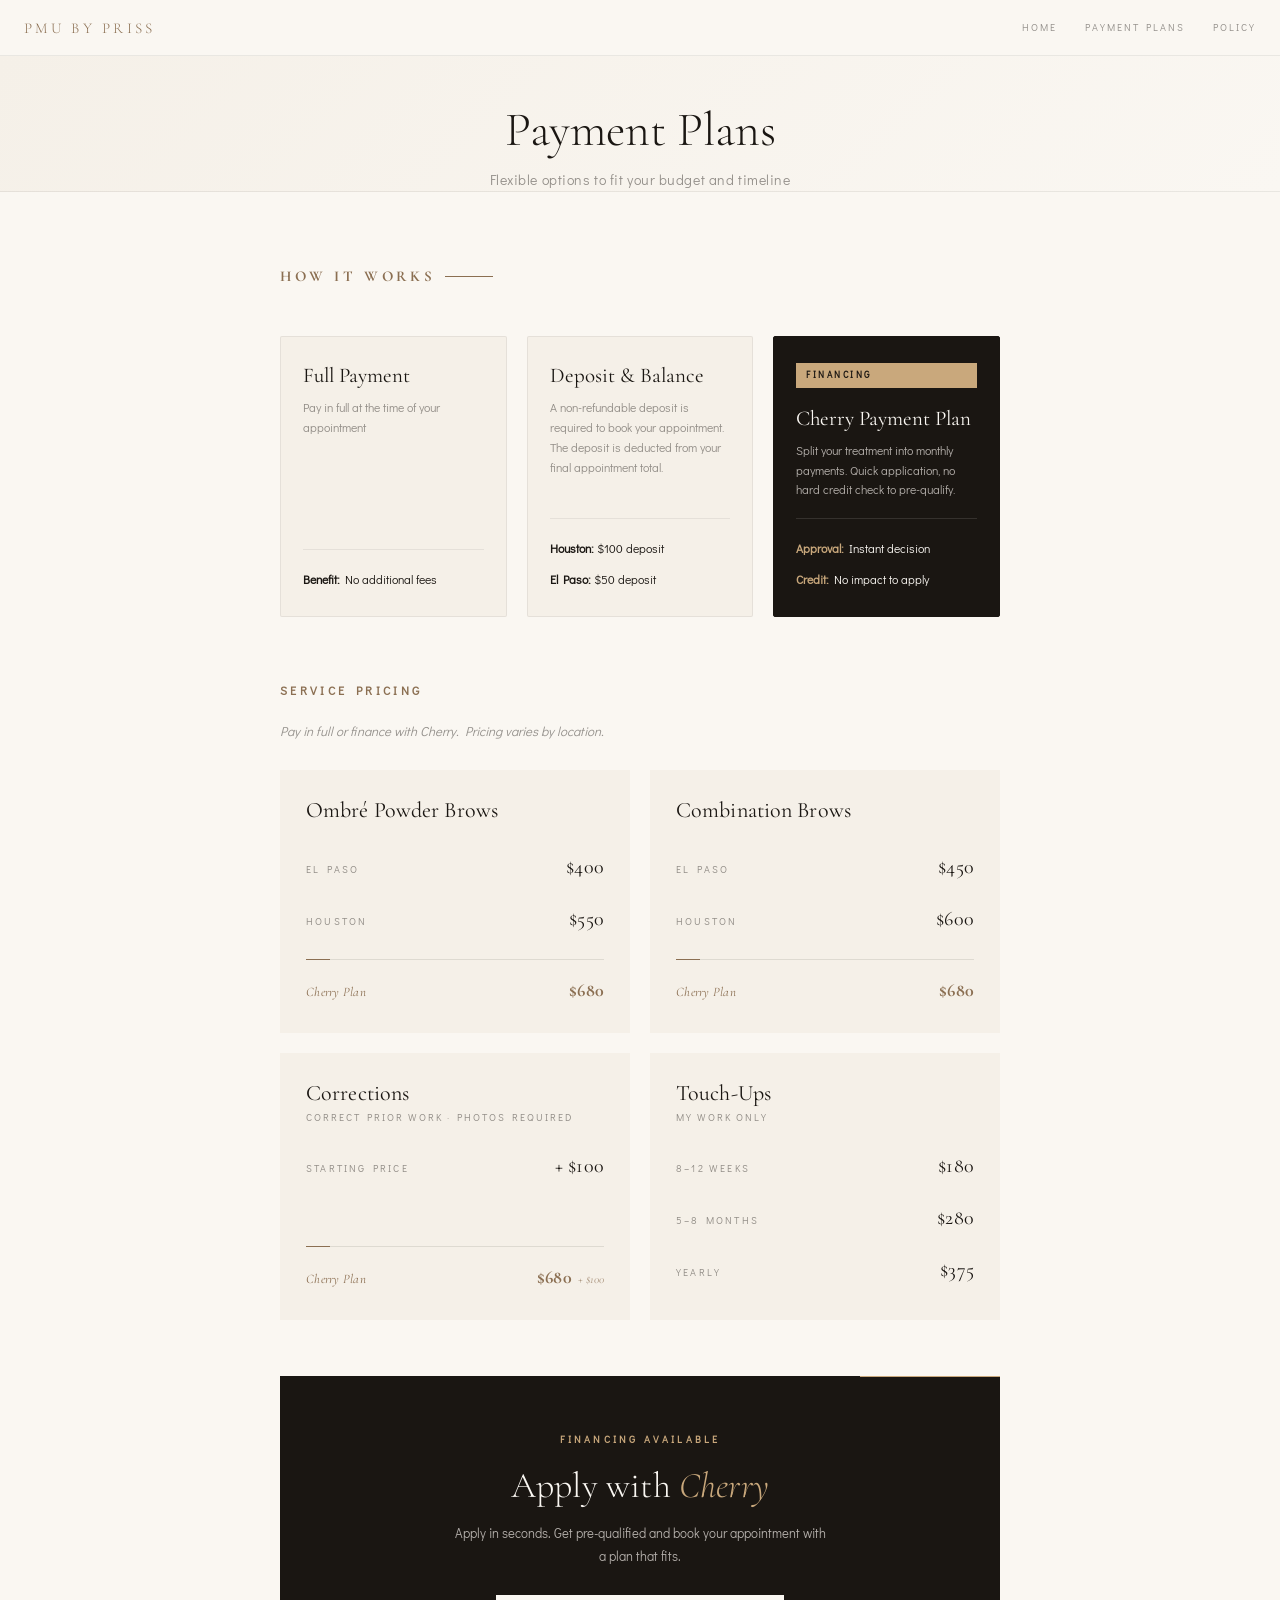
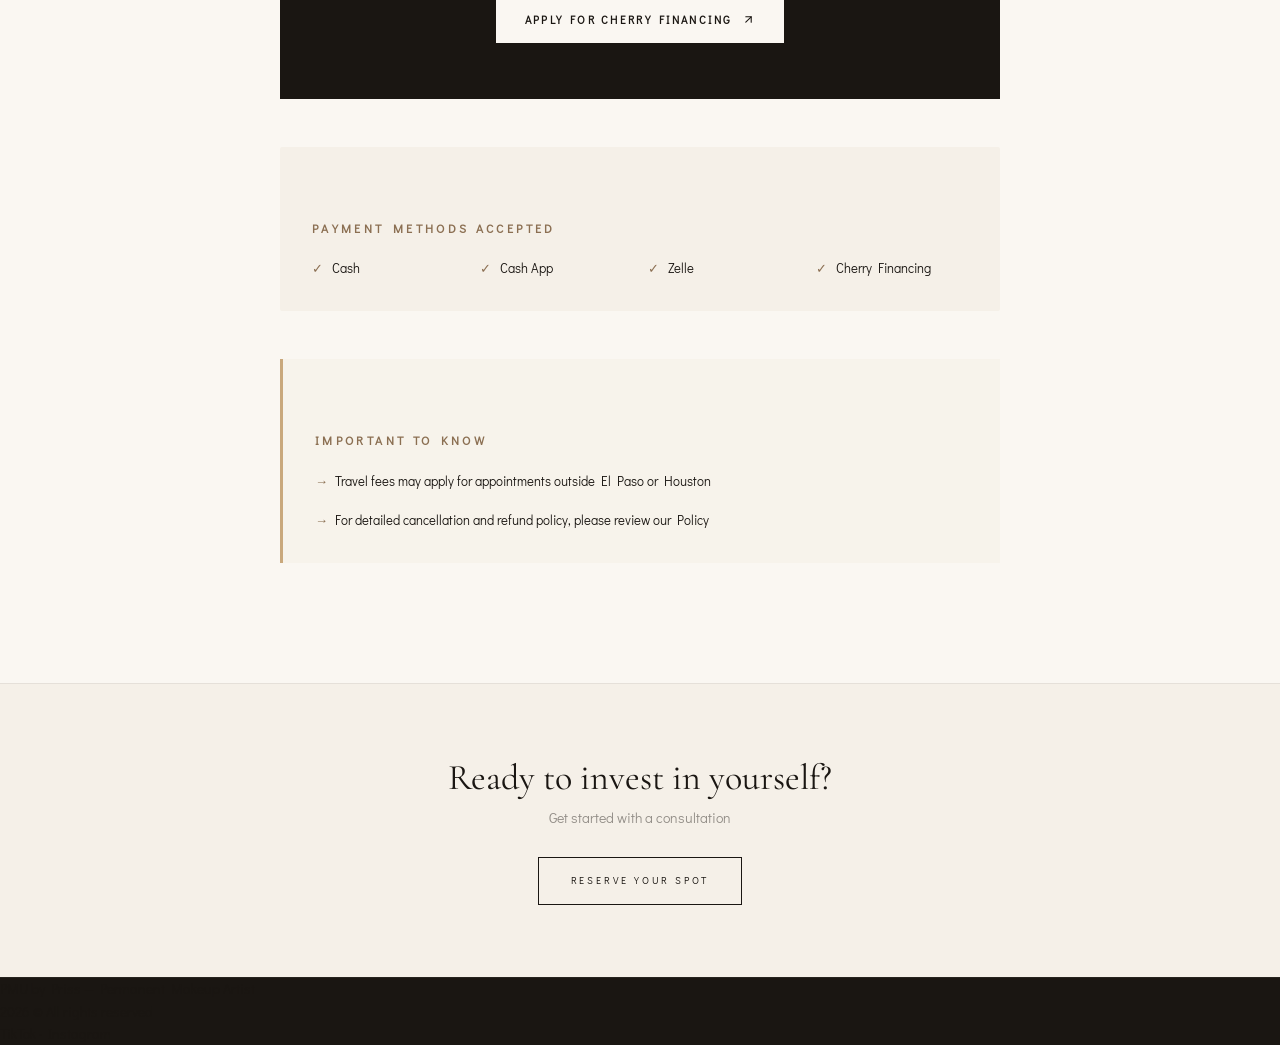
==== commit d84b61c0: "fix: add Cash App to accepted payment methods" ====
--- a/payment-plans.html
+++ b/payment-plans.html
@@ -171,6 +171,7 @@
         <h3 class="subsection-label">Payment Methods Accepted</h3>
         <ul class="payment-list">
           <li>Cash</li>
+          <li>Cash App</li>
           <li>Zelle</li>
           <li>Cherry Financing</li>
         </ul>
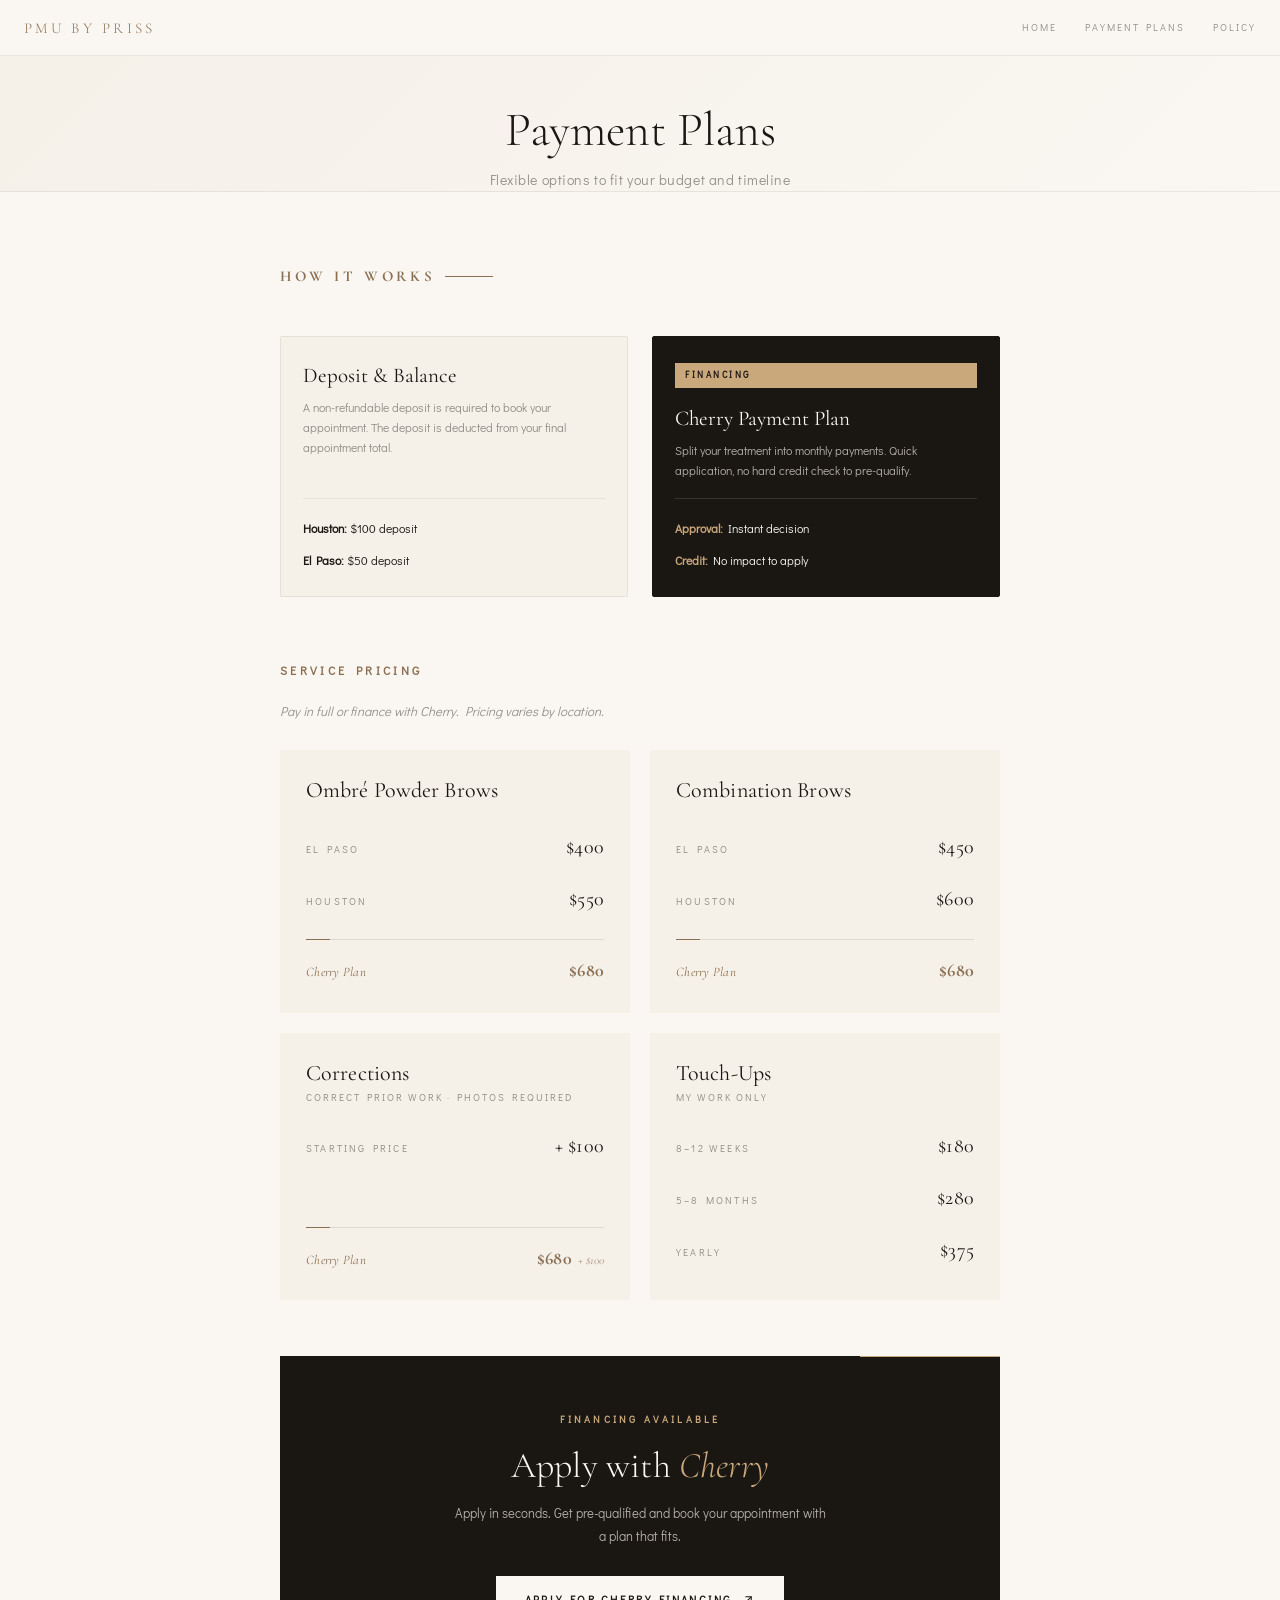
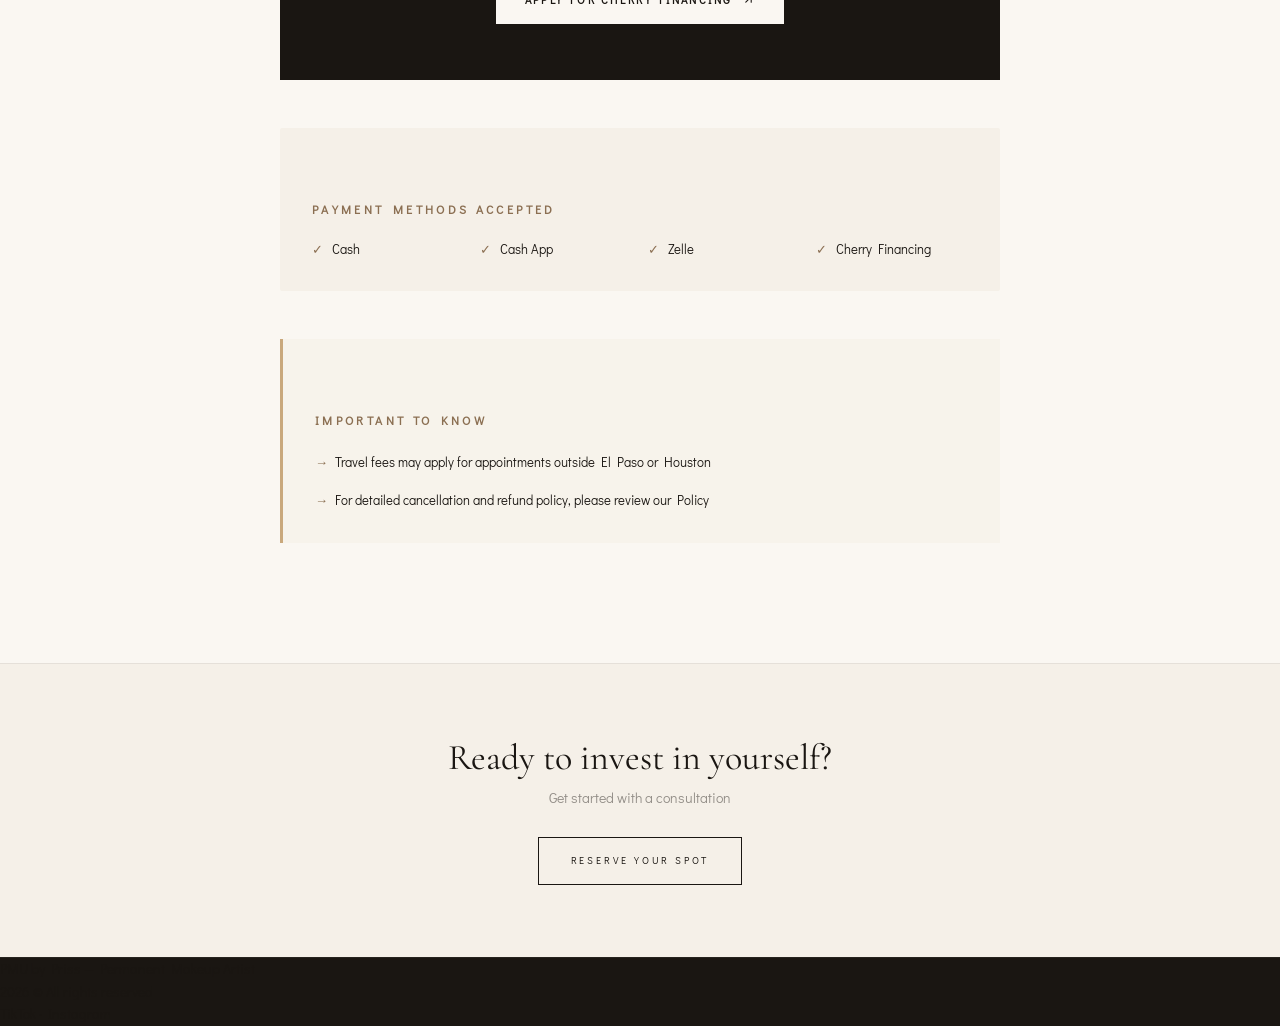
==== commit 3c8b89fc: "refactor: remove redundant Full Payment card, use 2-col layout Since every booking requires a deposi" ====
--- a/payment-plans.html
+++ b/payment-plans.html
@@ -44,15 +44,6 @@
       <p class="section-label reveal">How It Works</p>
 
       <div class="plans-container">
-        <!-- Full Payment -->
-        <div class="plan-card reveal">
-          <h3 class="plan-title">Full Payment</h3>
-          <p class="plan-description">Pay in full at the time of your appointment</p>
-          <div class="plan-details">
-            <p class="plan-benefit"><strong>Benefit:</strong> No additional fees</p>
-          </div>
-        </div>
-
         <!-- Deposit & Balance -->
         <div class="plan-card reveal">
           <h3 class="plan-title">Deposit & Balance</h3>
--- a/style.css
+++ b/style.css
@@ -1357,8 +1357,8 @@
 
 .plans-container {
   display: grid;
-  grid-template-columns: repeat(3, 1fr);
-  gap: 20px;
+  grid-template-columns: repeat(2, 1fr);
+  gap: 24px;
   margin: 48px 0;
 }
 
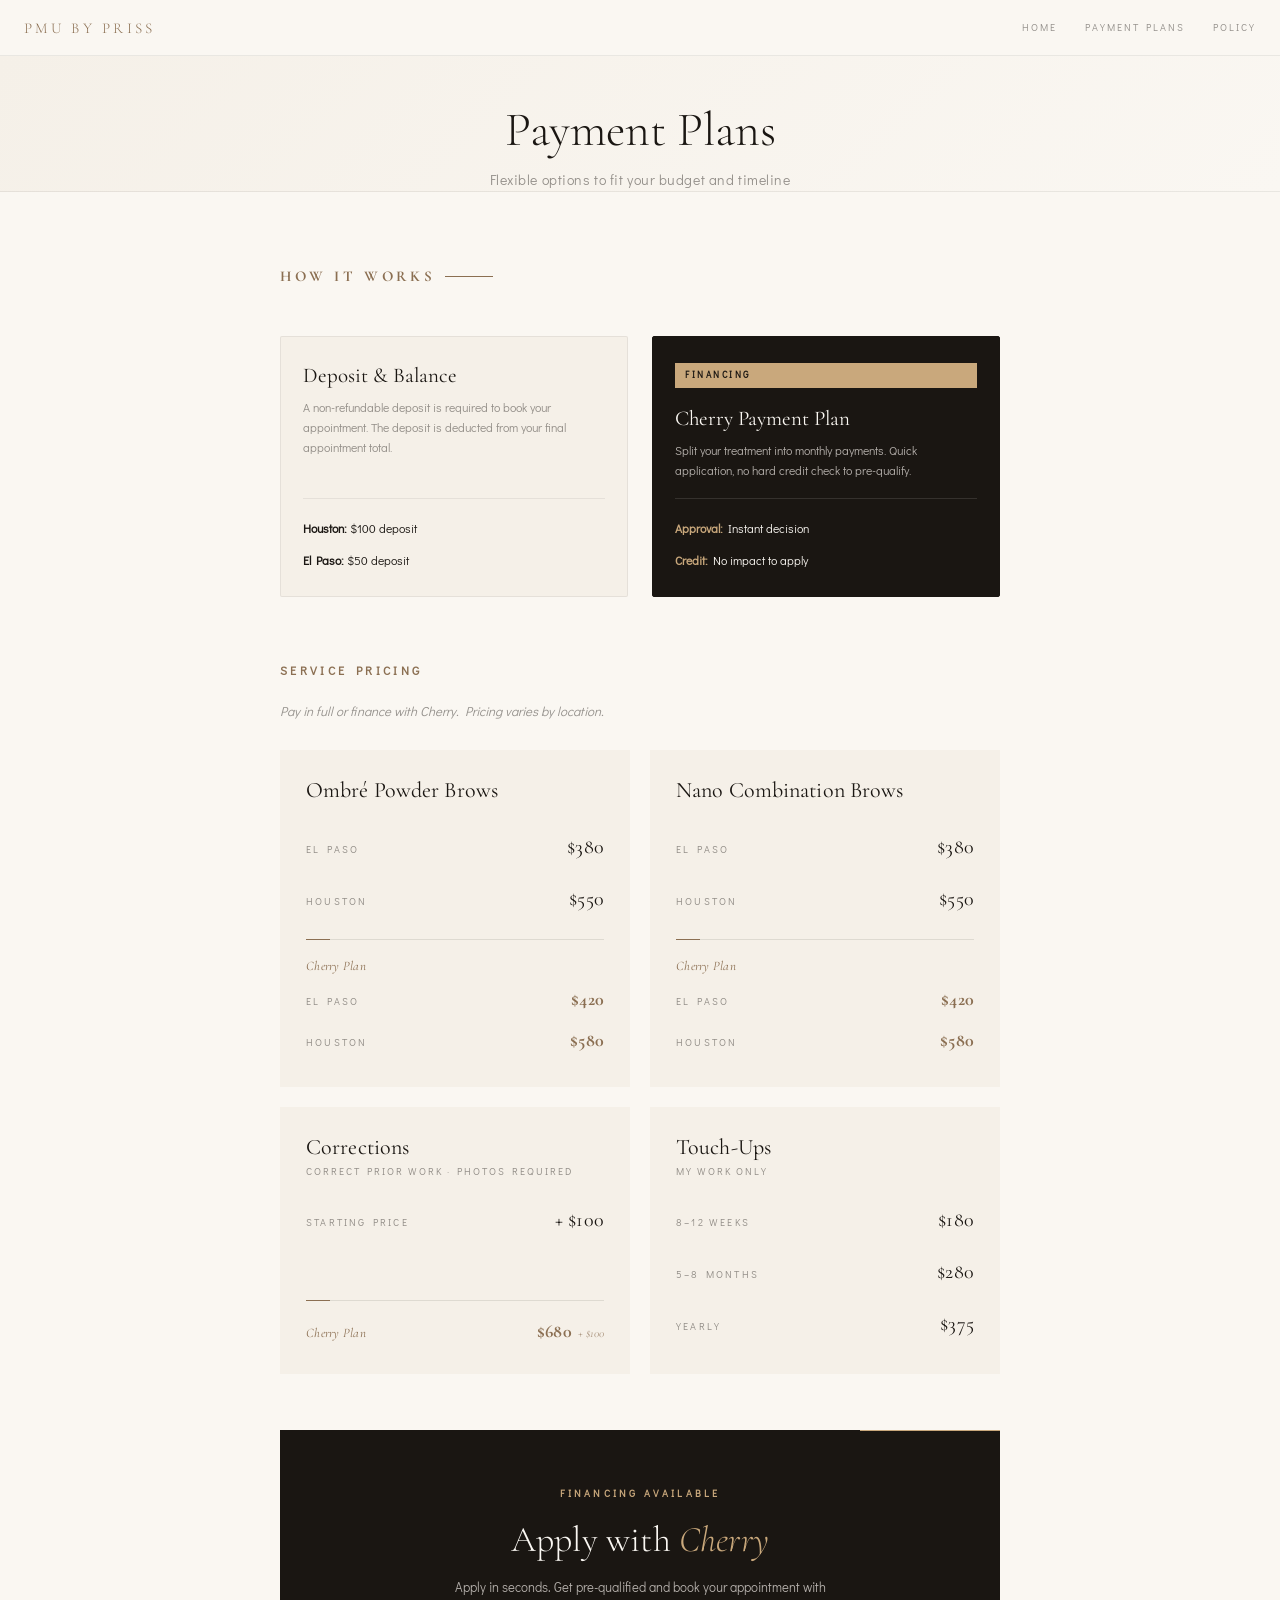
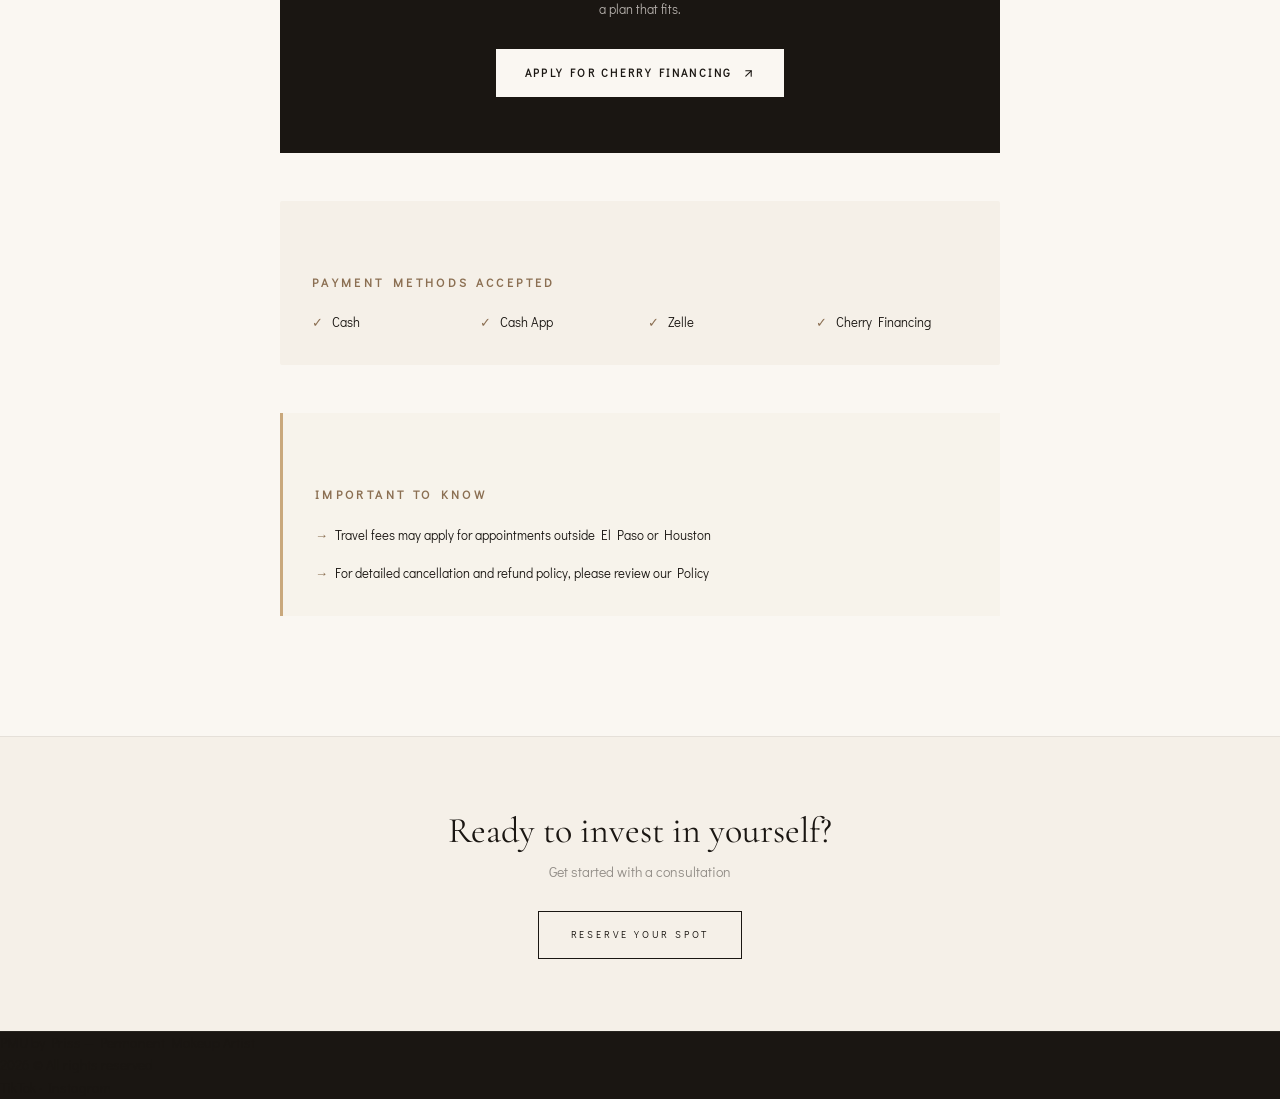
==== commit f3958adb: "feat: update pricing to per-location Cherry plan rates - Ombré: El Paso $380 (was $400) / Houston $5" ====
--- a/payment-plans.html
+++ b/payment-plans.html
@@ -77,34 +77,52 @@
             <div class="pricing-card-prices">
               <div class="price-row">
                 <span class="price-loc">El Paso</span>
-                <span class="price-val">$400</span>
+                <span class="price-val">$380</span>
               </div>
               <div class="price-row">
                 <span class="price-loc">Houston</span>
                 <span class="price-val">$550</span>
               </div>
             </div>
-            <div class="cherry-plan-row">
+            <div class="cherry-plan-section">
               <span class="cherry-plan-label">Cherry Plan</span>
-              <span class="cherry-plan-value">$680</span>
-            </div>
-          </article>
-
-          <article class="pricing-card">
-            <h4 class="pricing-card-title">Combination Brows</h4>
+              <div class="cherry-plan-prices">
+                <div class="price-row">
+                  <span class="price-loc">El Paso</span>
+                  <span class="cherry-val">$420</span>
+                </div>
+                <div class="price-row">
+                  <span class="price-loc">Houston</span>
+                  <span class="cherry-val">$580</span>
+                </div>
+              </div>
+            </div>
+          </article>
+
+          <article class="pricing-card">
+            <h4 class="pricing-card-title">Nano Combination Brows</h4>
             <div class="pricing-card-prices">
               <div class="price-row">
                 <span class="price-loc">El Paso</span>
-                <span class="price-val">$450</span>
+                <span class="price-val">$380</span>
               </div>
               <div class="price-row">
                 <span class="price-loc">Houston</span>
-                <span class="price-val">$600</span>
-              </div>
-            </div>
-            <div class="cherry-plan-row">
+                <span class="price-val">$550</span>
+              </div>
+            </div>
+            <div class="cherry-plan-section">
               <span class="cherry-plan-label">Cherry Plan</span>
-              <span class="cherry-plan-value">$680</span>
+              <div class="cherry-plan-prices">
+                <div class="price-row">
+                  <span class="price-loc">El Paso</span>
+                  <span class="cherry-val">$420</span>
+                </div>
+                <div class="price-row">
+                  <span class="price-loc">Houston</span>
+                  <span class="cherry-val">$580</span>
+                </div>
+              </div>
             </div>
           </article>
 
--- a/style.css
+++ b/style.css
@@ -1616,6 +1616,46 @@
   background: var(--terracotta);
 }
 
+.cherry-plan-section {
+  margin-top: 18px;
+  padding-top: 16px;
+  border-top: 1px solid rgba(26, 22, 18, 0.1);
+  position: relative;
+}
+
+.cherry-plan-section::before {
+  content: '';
+  position: absolute;
+  top: -1px;
+  left: 0;
+  width: 24px;
+  height: 1px;
+  background: var(--terracotta);
+}
+
+.cherry-plan-section .cherry-plan-label {
+  display: block;
+  margin-bottom: 4px;
+}
+
+.cherry-plan-prices {
+  display: flex;
+  flex-direction: column;
+  gap: 4px;
+}
+
+.cherry-plan-prices .price-row {
+  padding: 4px 0;
+}
+
+.cherry-val {
+  font-family: var(--font-display);
+  font-weight: 700;
+  font-size: 18px;
+  color: var(--terracotta);
+  letter-spacing: 0.01em;
+}
+
 .cherry-plan-label {
   font-family: var(--font-display);
   font-style: italic;
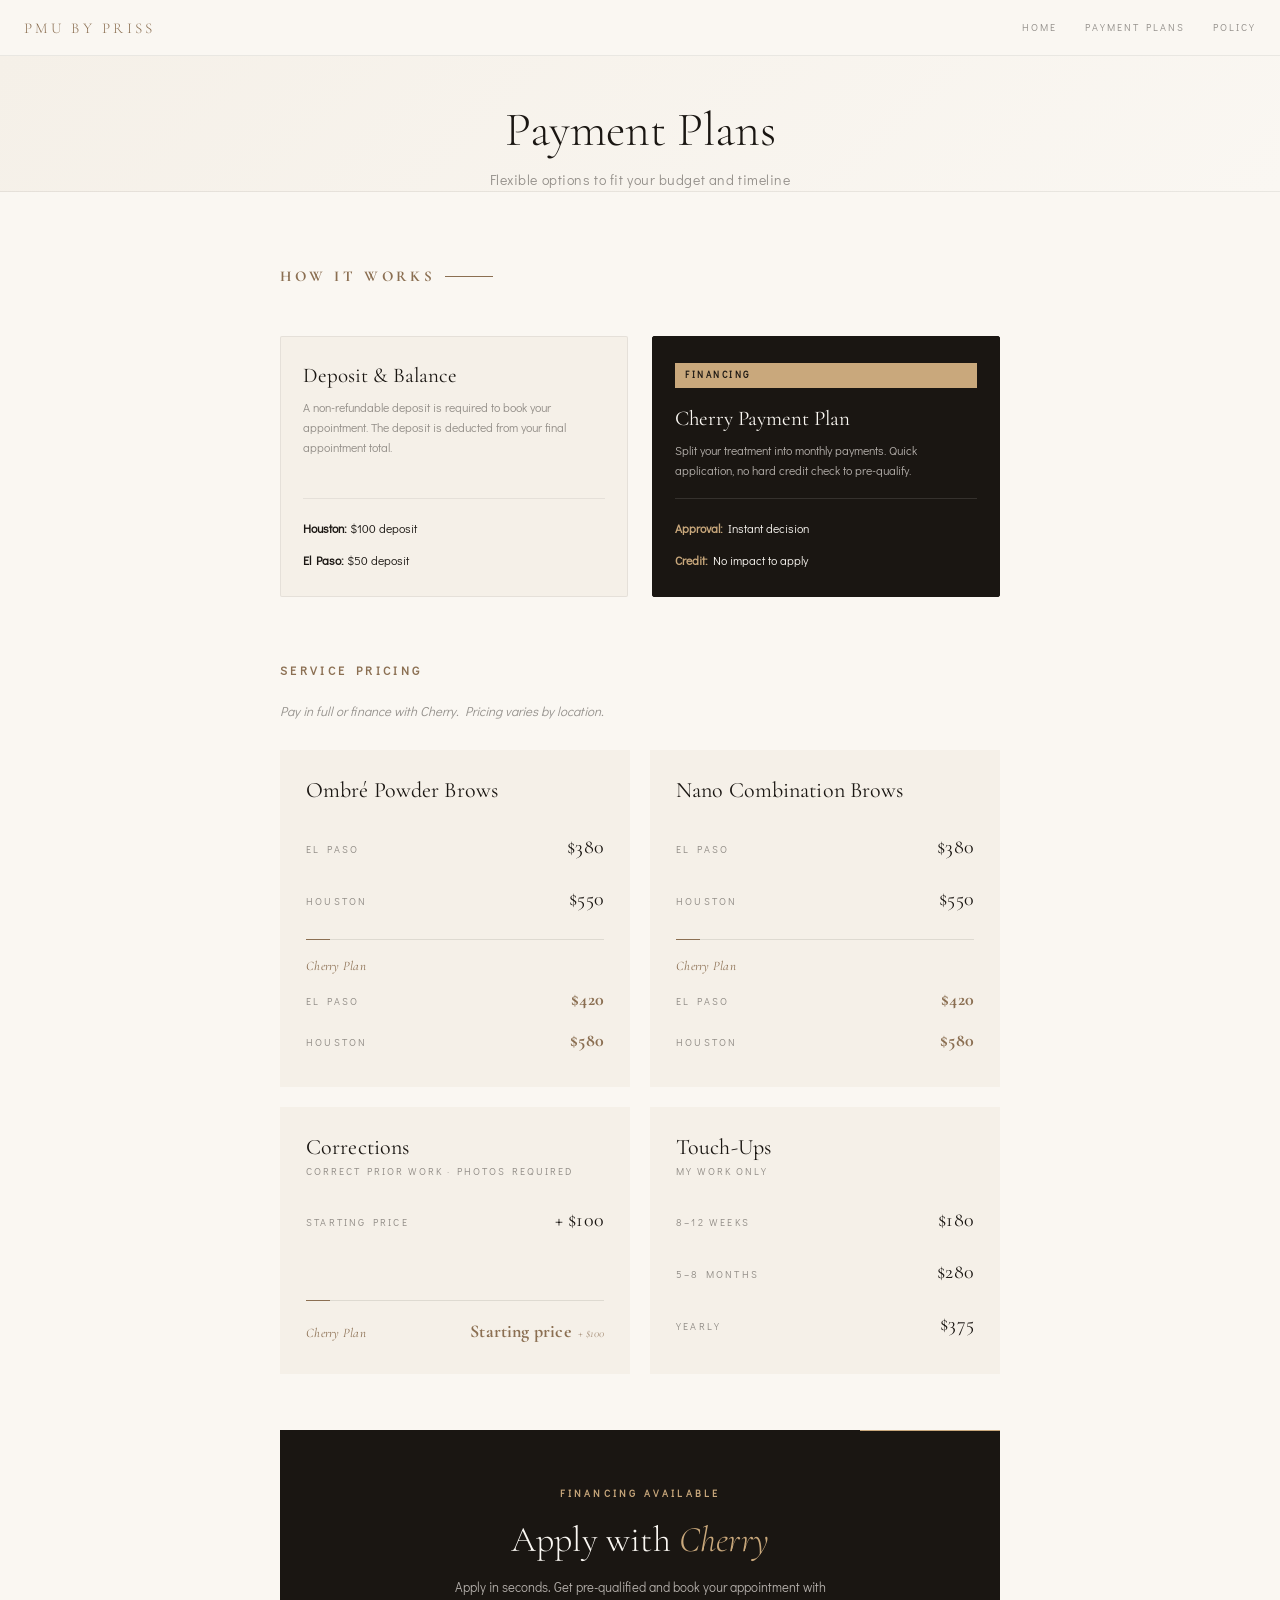
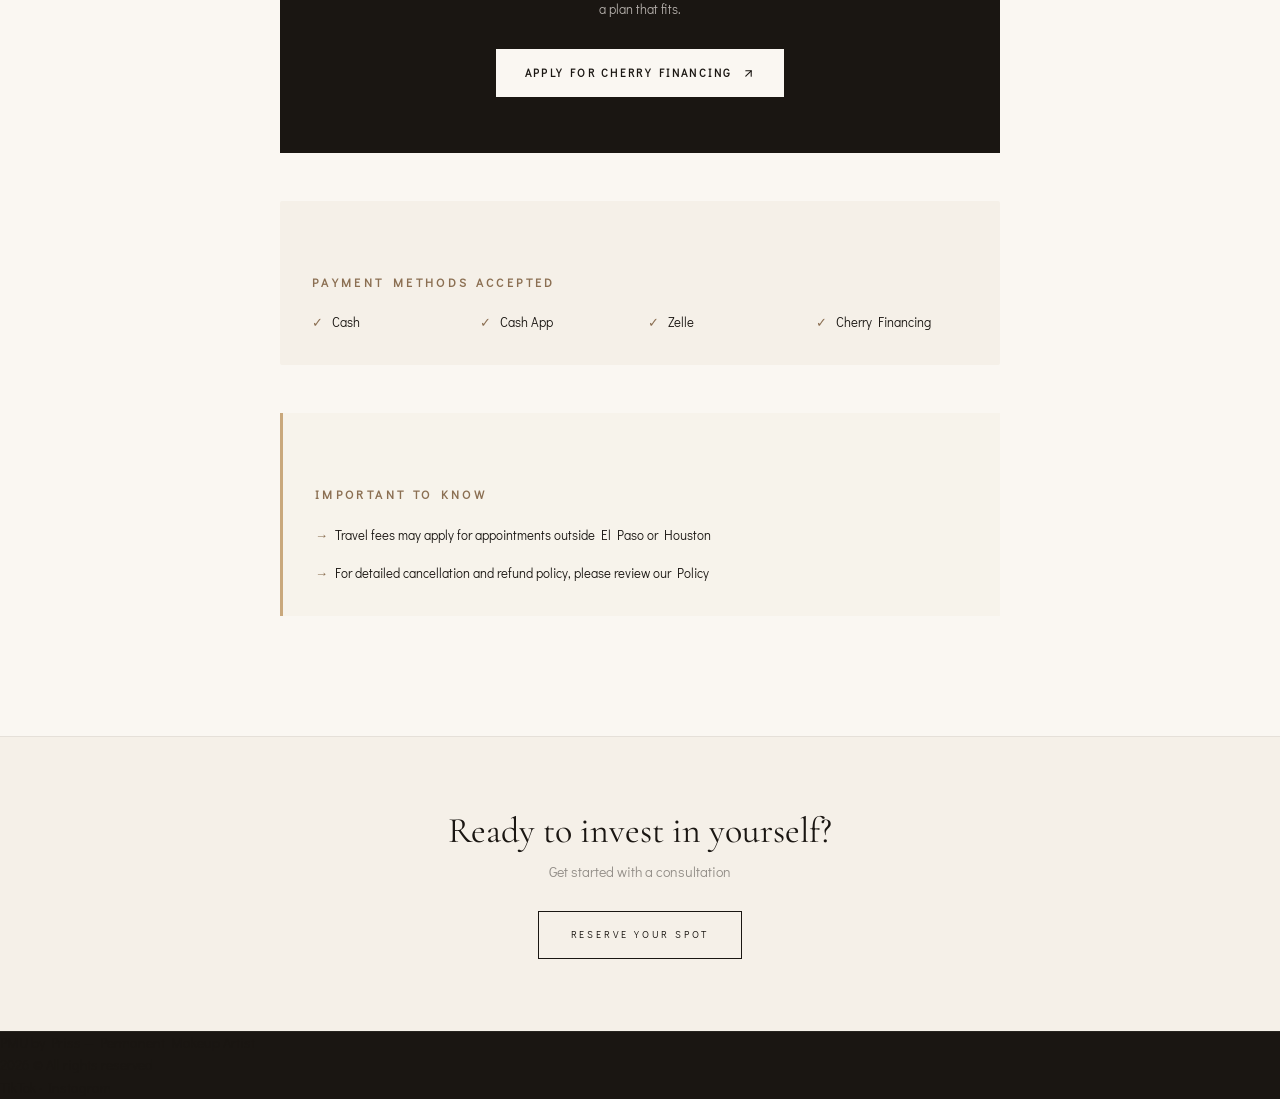
==== commit 339b761d: "fix: update Corrections cherry plan pricing format to match home page Changed Cherry plan for Correc" ====
--- a/payment-plans.html
+++ b/payment-plans.html
@@ -137,7 +137,7 @@
             </div>
             <div class="cherry-plan-row">
               <span class="cherry-plan-label">Cherry Plan</span>
-              <span class="cherry-plan-value">$680 <span class="cherry-plus">+ $100</span></span>
+              <span class="cherry-plan-value">Starting price <span class="cherry-plus">+ $100</span></span>
             </div>
           </article>
 
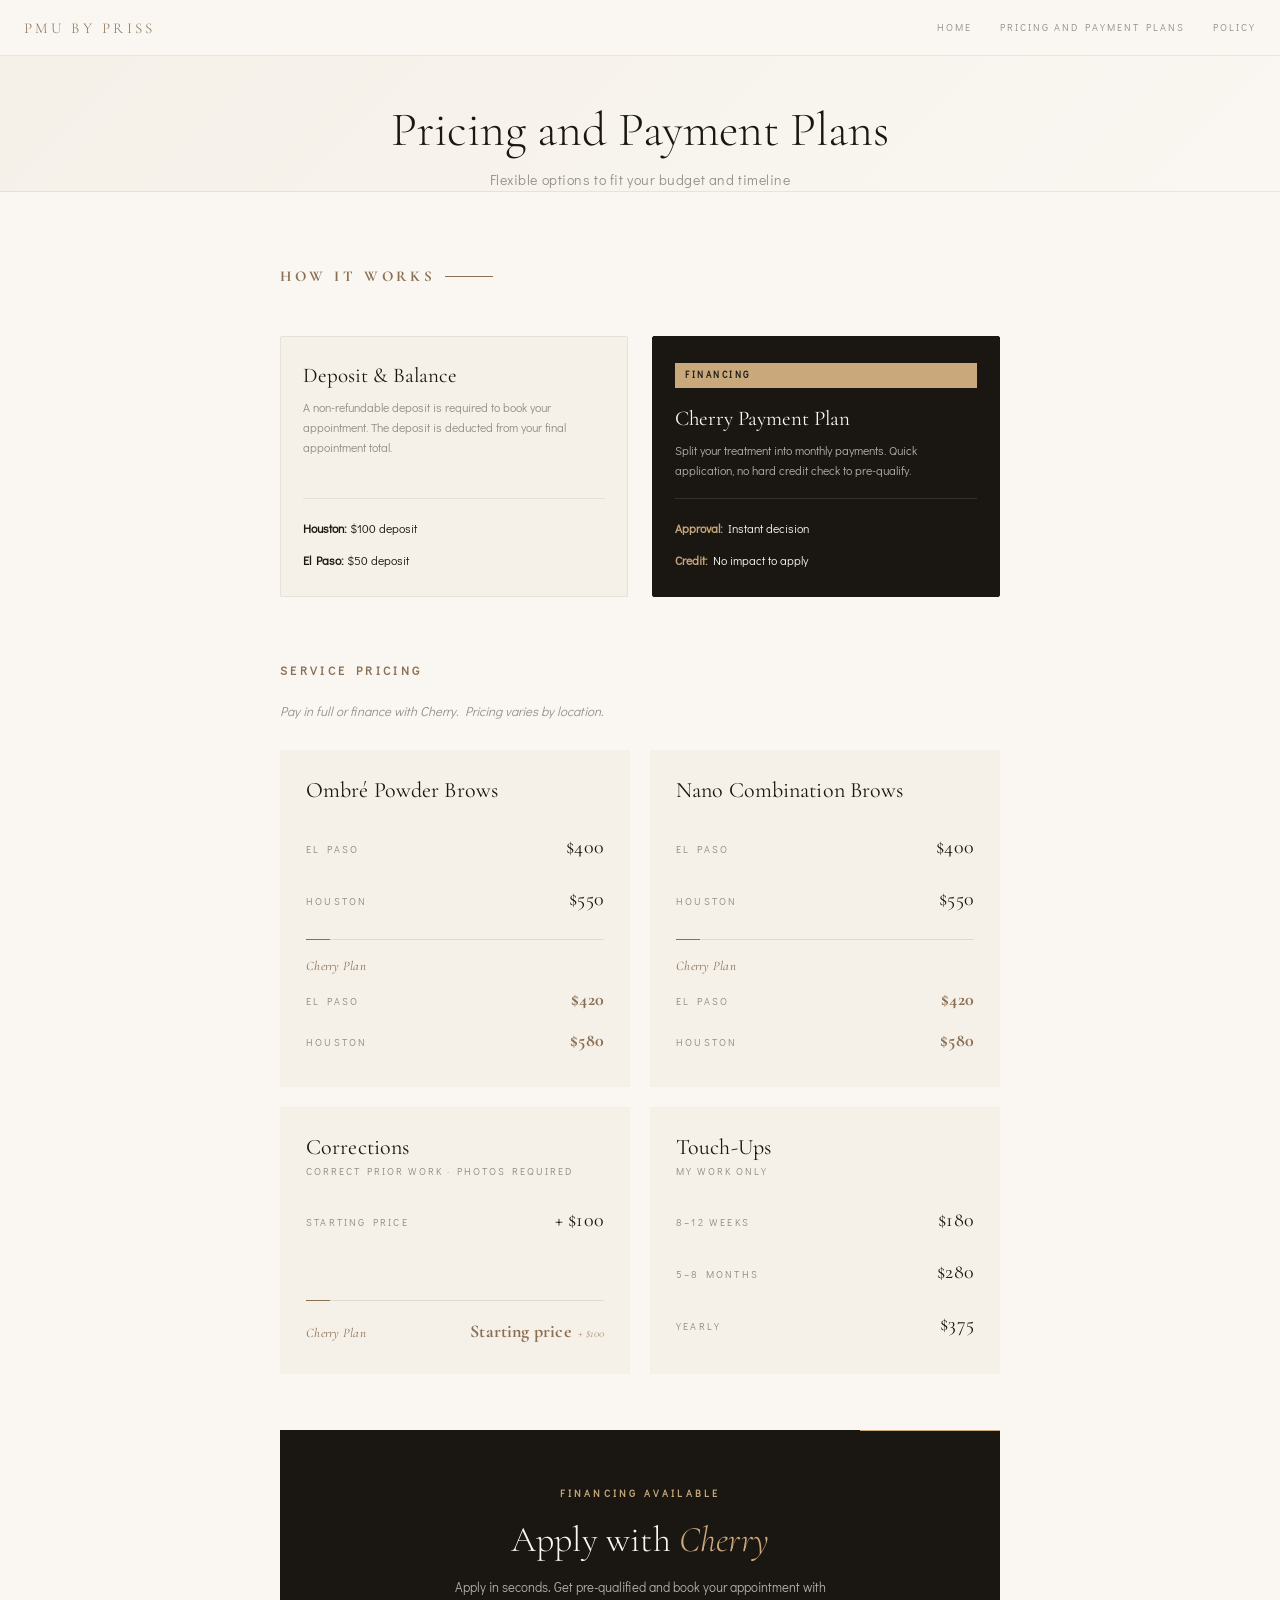
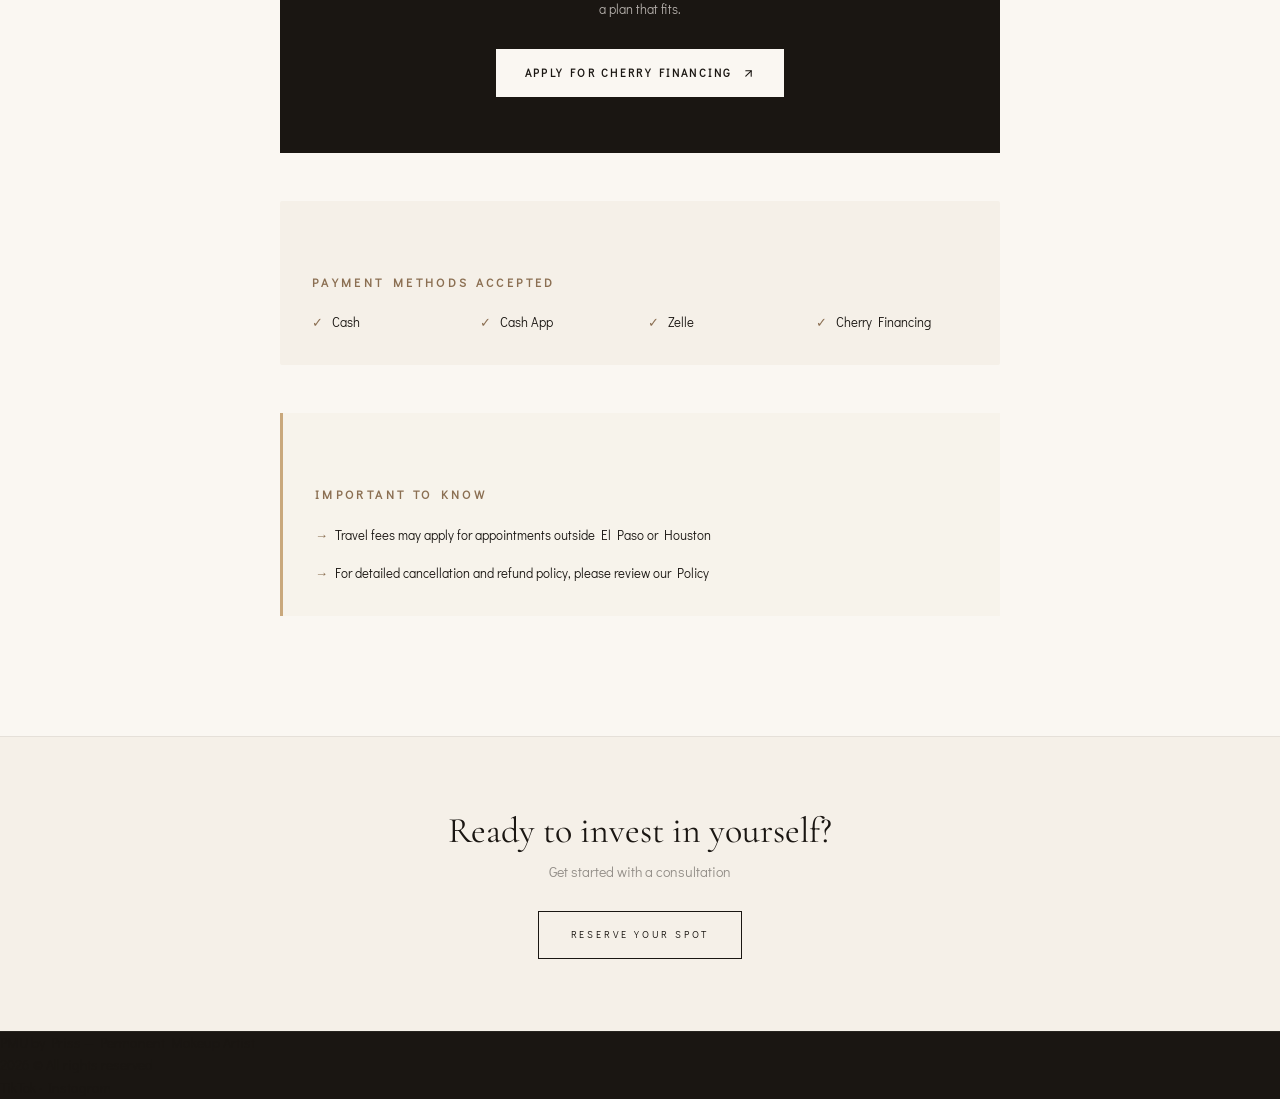
==== commit 16d4b7f9: "update: El Paso brow prices $380 → $400; rename Payment Plans to Pricing and Payment Plans" ====
--- a/payment-plans.html
+++ b/payment-plans.html
@@ -3,7 +3,7 @@
 <head>
   <meta charset="UTF-8">
   <meta name="viewport" content="width=device-width, initial-scale=1.0">
-  <title>Payment Plans — PMU by Priss</title>
+  <title>Pricing and Payment Plans — PMU by Priss</title>
   <link rel="icon" href="data:image/svg+xml,<svg xmlns='http://www.w3.org/2000/svg' viewBox='0 0 100 100'><text y='.9em' font-size='90'>✦</text></svg>">
 
   <!-- Fonts -->
@@ -12,6 +12,15 @@
   <link href="https://fonts.googleapis.com/css2?family=Cormorant+Garamond:ital,wght@0,300;0,400;1,300;1,400&family=Didact+Gothic&display=swap" rel="stylesheet">
 
   <link rel="stylesheet" href="style.css">
+
+  <!-- Google Analytics -->
+  <script async src="https://www.googletagmanager.com/gtag/js?id=G-J4X9S3GSEF"></script>
+  <script>
+    window.dataLayer = window.dataLayer || [];
+    function gtag(){dataLayer.push(arguments);}
+    gtag('js', new Date());
+    gtag('config', 'G-J4X9S3GSEF');
+  </script>
 </head>
 <body>
 
@@ -25,7 +34,7 @@
     </button>
     <div id="navMenu" class="nav-menu" aria-hidden="true">
       <a href="/">Home</a>
-      <a href="payment-plans.html">Payment Plans</a>
+      <a href="payment-plans.html">Pricing and Payment Plans</a>
       <a href="policy.html">Policy</a>
     </div>
   </nav>
@@ -33,7 +42,7 @@
   <!-- HERO -->
   <section id="page-hero" aria-label="Page header">
     <div class="page-hero-content">
-      <h1 class="page-title">Payment Plans</h1>
+      <h1 class="page-title">Pricing and Payment Plans</h1>
       <p class="page-subtitle">Flexible options to fit your budget and timeline</p>
     </div>
   </section>
@@ -77,7 +86,7 @@
             <div class="pricing-card-prices">
               <div class="price-row">
                 <span class="price-loc">El Paso</span>
-                <span class="price-val">$380</span>
+                <span class="price-val">$400</span>
               </div>
               <div class="price-row">
                 <span class="price-loc">Houston</span>
@@ -104,7 +113,7 @@
             <div class="pricing-card-prices">
               <div class="price-row">
                 <span class="price-loc">El Paso</span>
-                <span class="price-val">$380</span>
+                <span class="price-val">$400</span>
               </div>
               <div class="price-row">
                 <span class="price-loc">Houston</span>
--- a/style.css
+++ b/style.css
@@ -113,6 +113,122 @@
 .section-inner {
   max-width: var(--max-width);
   margin: 0 auto;
+}
+
+/* ─────────────────────────────────────────
+   APP BROWSER BANNER (TikTok)
+───────────────────────────────────────── */
+.app-banner {
+  display: none !important;
+  position: fixed;
+  top: 0;
+  left: 0;
+  right: 0;
+  background: linear-gradient(135deg, var(--terracotta) 0%, #8b6f52 100%);
+  color: white;
+  padding: 16px 20px;
+  z-index: 1000;
+  box-shadow: 0 4px 12px rgba(0, 0, 0, 0.15);
+  font-size: 14px;
+}
+
+.app-banner.show {
+  display: block !important;
+}
+
+.app-banner-content {
+  max-width: var(--max-width);
+  margin: 0 auto;
+  display: flex;
+  flex-direction: column;
+  gap: 10px;
+  position: relative;
+  padding-right: 28px;
+}
+
+.app-banner-text {
+  font-family: var(--font-body);
+  font-size: 14px;
+  line-height: 1.4;
+  margin: 0;
+  font-weight: 500;
+  letter-spacing: 0.3px;
+}
+
+.app-banner-url-box {
+  display: flex;
+  gap: 6px;
+  align-items: center;
+}
+
+.app-banner-url-input {
+  flex: 1;
+  background: white;
+  color: var(--terracotta);
+  border: none;
+  border-radius: 3px;
+  padding: 8px 12px;
+  font-family: 'Courier New', monospace;
+  font-size: 11px;
+  overflow: hidden;
+  text-overflow: ellipsis;
+  min-width: 0;
+  box-shadow: inset 0 1px 2px rgba(0, 0, 0, 0.05);
+}
+
+.app-banner-url-input::placeholder {
+  color: rgba(139, 111, 82, 0.5);
+}
+
+.app-banner-copy-btn {
+  background: white;
+  color: var(--terracotta);
+  border: none;
+  padding: 8px 12px;
+  border-radius: 3px;
+  font-family: var(--font-body);
+  font-size: 12px;
+  font-weight: 600;
+  letter-spacing: 0.3px;
+  cursor: pointer;
+  white-space: nowrap;
+  transition: all 150ms ease;
+  flex-shrink: 0;
+  box-shadow: 0 1px 3px rgba(0, 0, 0, 0.1);
+}
+
+.app-banner-copy-btn:active {
+  transform: scale(0.98);
+}
+
+.app-banner-copy-btn.copied {
+  background: #6bcf7f;
+  color: white;
+  box-shadow: 0 2px 4px rgba(107, 207, 127, 0.3);
+}
+
+.app-banner-close {
+  position: absolute;
+  top: 12px;
+  right: 8px;
+  background: none;
+  border: none;
+  color: white;
+  font-size: 22px;
+  cursor: pointer;
+  padding: 0;
+  line-height: 1;
+  opacity: 0.85;
+  transition: opacity 150ms ease;
+  width: 28px;
+  height: 28px;
+  display: flex;
+  align-items: center;
+  justify-content: center;
+}
+
+.app-banner-close:active {
+  opacity: 1;
 }
 
 /* ─────────────────────────────────────────
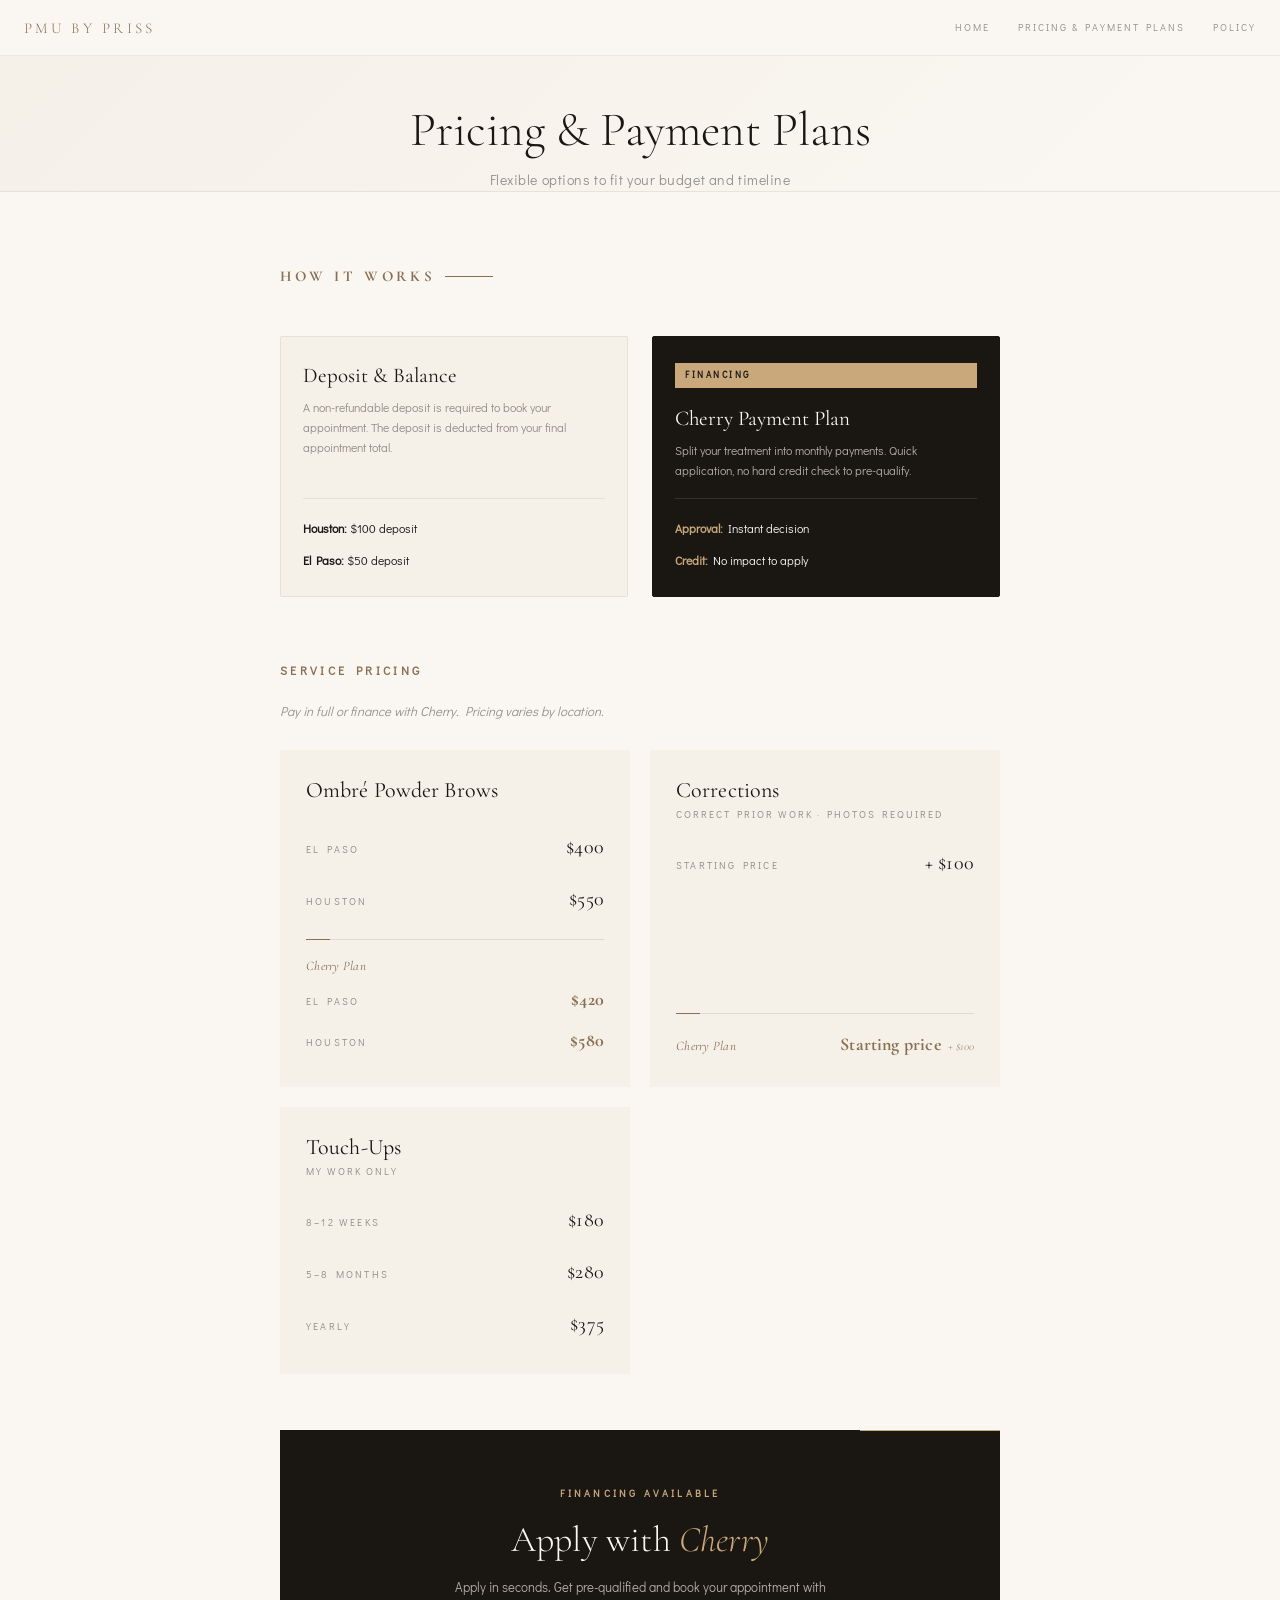
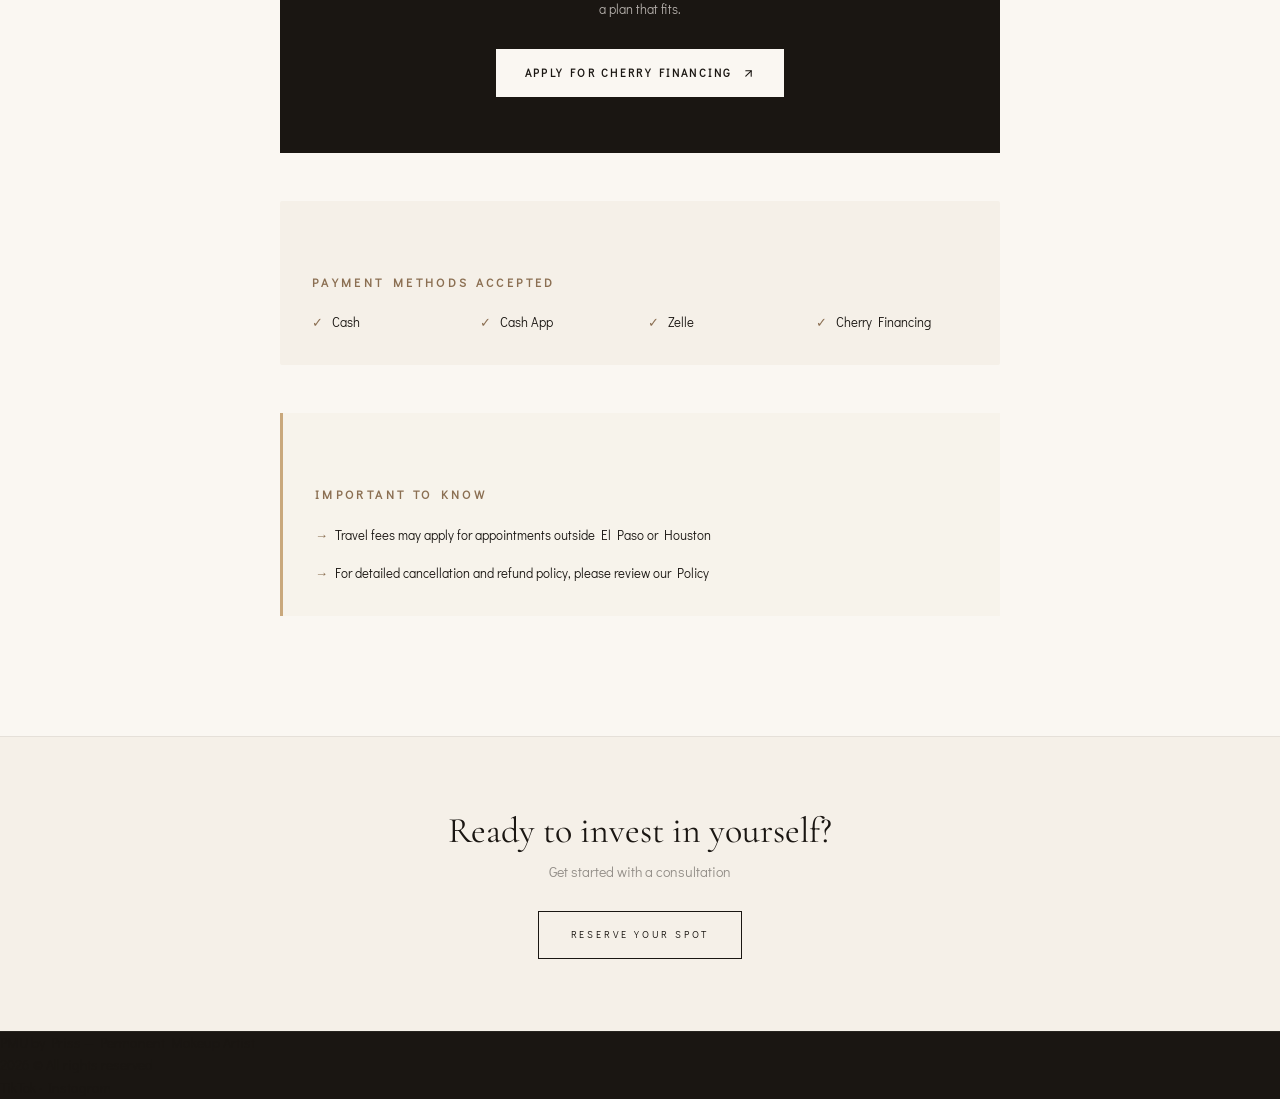
==== commit 148e51d1: "update: Pricing & Payment Plans naming; remove Nano Combination Brows service" ====
--- a/payment-plans.html
+++ b/payment-plans.html
@@ -3,7 +3,7 @@
 <head>
   <meta charset="UTF-8">
   <meta name="viewport" content="width=device-width, initial-scale=1.0">
-  <title>Pricing and Payment Plans — PMU by Priss</title>
+  <title>Pricing &amp; Payment Plans — PMU by Priss</title>
   <link rel="icon" href="data:image/svg+xml,<svg xmlns='http://www.w3.org/2000/svg' viewBox='0 0 100 100'><text y='.9em' font-size='90'>✦</text></svg>">
 
   <!-- Fonts -->
@@ -34,7 +34,7 @@
     </button>
     <div id="navMenu" class="nav-menu" aria-hidden="true">
       <a href="/">Home</a>
-      <a href="payment-plans.html">Pricing and Payment Plans</a>
+      <a href="payment-plans.html">Pricing &amp; Payment Plans</a>
       <a href="policy.html">Policy</a>
     </div>
   </nav>
@@ -42,7 +42,7 @@
   <!-- HERO -->
   <section id="page-hero" aria-label="Page header">
     <div class="page-hero-content">
-      <h1 class="page-title">Pricing and Payment Plans</h1>
+      <h1 class="page-title">Pricing &amp; Payment Plans</h1>
       <p class="page-subtitle">Flexible options to fit your budget and timeline</p>
     </div>
   </section>
@@ -109,33 +109,6 @@
           </article>
 
           <article class="pricing-card">
-            <h4 class="pricing-card-title">Nano Combination Brows</h4>
-            <div class="pricing-card-prices">
-              <div class="price-row">
-                <span class="price-loc">El Paso</span>
-                <span class="price-val">$400</span>
-              </div>
-              <div class="price-row">
-                <span class="price-loc">Houston</span>
-                <span class="price-val">$550</span>
-              </div>
-            </div>
-            <div class="cherry-plan-section">
-              <span class="cherry-plan-label">Cherry Plan</span>
-              <div class="cherry-plan-prices">
-                <div class="price-row">
-                  <span class="price-loc">El Paso</span>
-                  <span class="cherry-val">$420</span>
-                </div>
-                <div class="price-row">
-                  <span class="price-loc">Houston</span>
-                  <span class="cherry-val">$580</span>
-                </div>
-              </div>
-            </div>
-          </article>
-
-          <article class="pricing-card">
             <h4 class="pricing-card-title">Corrections</h4>
             <p class="pricing-card-sub">Correct prior work · photos required</p>
             <div class="pricing-card-prices">
